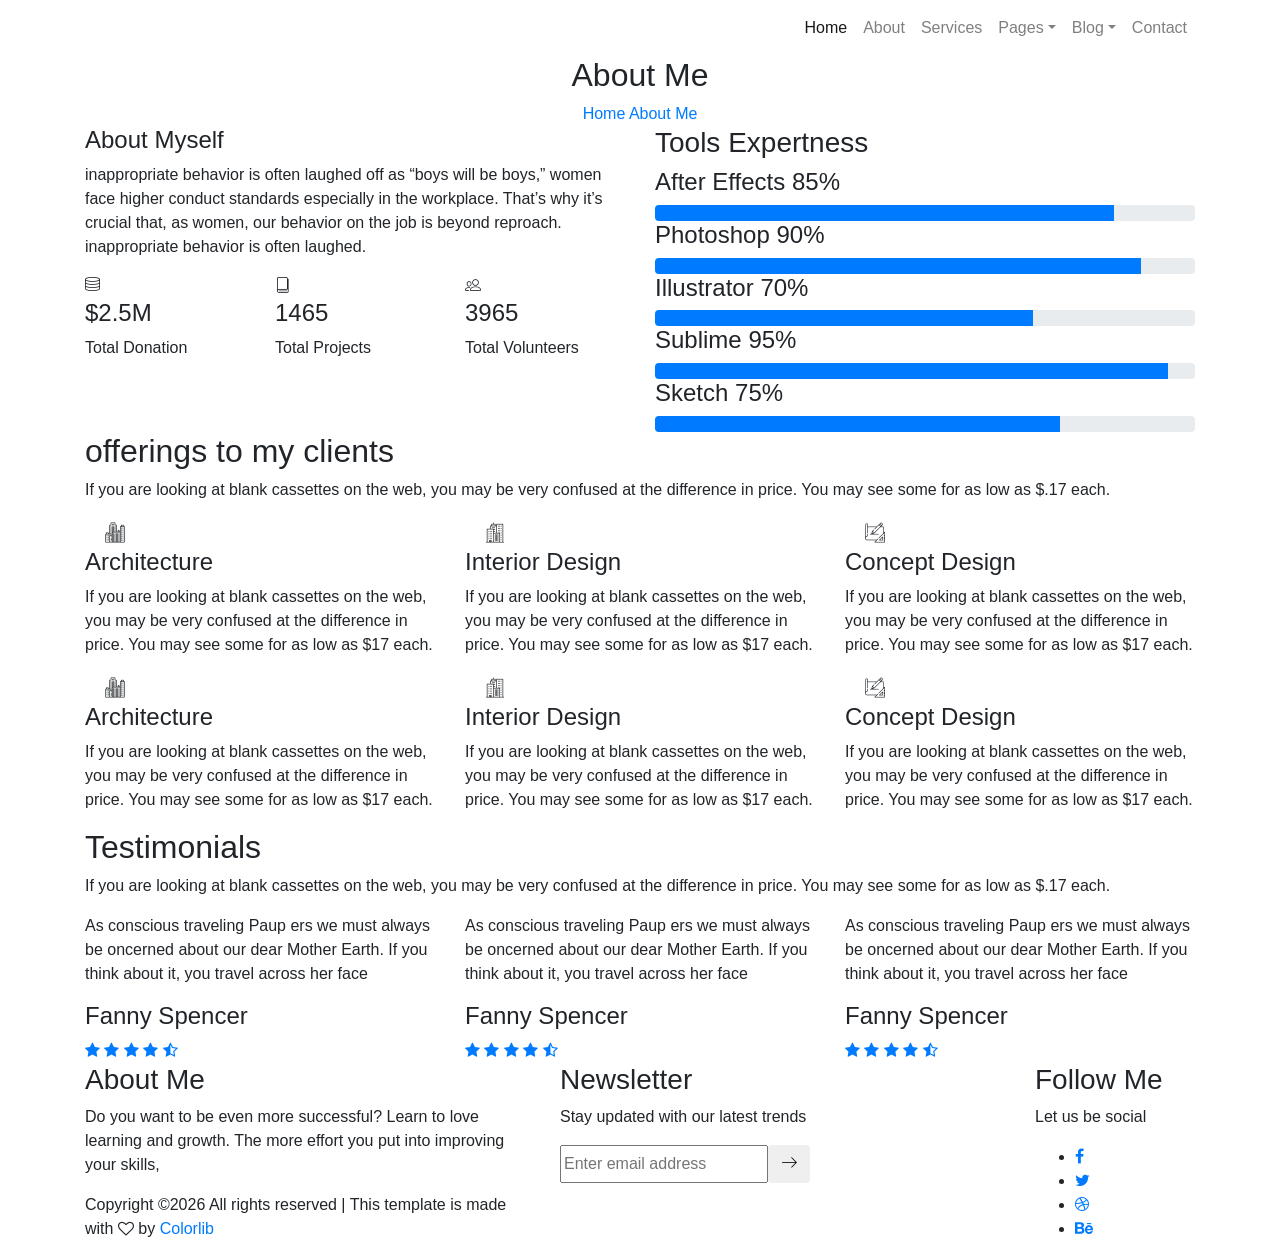
==== about-us.html @ 2d227f4e "new" ====
<!doctype html>
<html lang="en">
    <head>
        <!-- Required meta tags -->
        <meta charset="utf-8">
        <meta name="viewport" content="width=device-width, initial-scale=1, shrink-to-fit=no">
        <link rel="icon" href="img/favicon.png" type="image/png">
        <title>Ronin Multi</title>
        <!-- Bootstrap CSS -->
        <link rel="stylesheet" href="css/bootstrap.css">
        <link rel="stylesheet" href="vendors/linericon/style.css">
        <link rel="stylesheet" href="css/font-awesome.min.css">
        <link rel="stylesheet" href="vendors/owl-carousel/owl.carousel.min.css">
        <link rel="stylesheet" href="vendors/lightbox/simpleLightbox.css">
        <link rel="stylesheet" href="vendors/nice-select/css/nice-select.css">
        <link rel="stylesheet" href="vendors/animate-css/animate.css">
        <link rel="stylesheet" href="vendors/flaticon/flaticon.css">
        <!-- main css -->
        <link rel="stylesheet" href="css/style.css">
        <link rel="stylesheet" href="css/responsive.css">
    </head>
    <body>
        
        <!--================Header Menu Area =================-->
        <header class="header_area">
            <div class="main_menu" id="mainNav">
            	<nav class="navbar navbar-expand-lg navbar-light">
					<div class="container box_1620">
						<!-- Brand and toggle get grouped for better mobile display -->
						<a class="navbar-brand logo_h" href="index.html"><img src="img/logo.png" alt=""></a>
						<button class="navbar-toggler" type="button" data-toggle="collapse" data-target="#navbarSupportedContent" aria-controls="navbarSupportedContent" aria-expanded="false" aria-label="Toggle navigation">
							<span class="icon-bar"></span>
							<span class="icon-bar"></span>
							<span class="icon-bar"></span>
						</button>
						<!-- Collect the nav links, forms, and other content for toggling -->
						<div class="collapse navbar-collapse offset" id="navbarSupportedContent">
							<ul class="nav navbar-nav menu_nav ml-auto">
								<li class="nav-item active"><a class="nav-link" href="index.html">Home</a></li> 
								<li class="nav-item"><a class="nav-link" href="about-us.html">About</a></li> 
								<li class="nav-item"><a class="nav-link" href="services.html">Services</a>
								<li class="nav-item submenu dropdown">
									<a href="#" class="nav-link dropdown-toggle" data-toggle="dropdown" role="button" aria-haspopup="true" aria-expanded="false">Pages</a>
									<ul class="dropdown-menu">
										<li class="nav-item"><a class="nav-link" href="portfolio.html">Portfolio</a></li>
										<li class="nav-item"><a class="nav-link" href="portfolio-details.html">Project Details</a></li>
										<li class="nav-item"><a class="nav-link" href="elements.html">Elements</a></li>
									</ul>
								</li> 
								<li class="nav-item submenu dropdown">
									<a href="#" class="nav-link dropdown-toggle" data-toggle="dropdown" role="button" aria-haspopup="true" aria-expanded="false">Blog</a>
									<ul class="dropdown-menu">
										<li class="nav-item"><a class="nav-link" href="blog.html">Blog</a></li>
										<li class="nav-item"><a class="nav-link" href="single-blog.html">Blog Details</a></li>
									</ul>
								</li> 
								<li class="nav-item"><a class="nav-link" href="contact.html">Contact</a></li>
							</ul>
						</div> 
					</div>
            	</nav>
            </div>
        </header>
        <!--================Header Menu Area =================-->
        
        <!--================Home Banner Area =================-->
        <section class="banner_area">
            <div class="banner_inner d-flex align-items-center">
            	<div class="overlay bg-parallax" data-stellar-ratio="0.9" data-stellar-vertical-offset="0" data-background=""></div>
				<div class="container">
					<div class="banner_content text-center">
						<h2>About Me</h2>
						<div class="page_link">
							<a href="index.html">Home</a>
							<a href="about-us.html">About Me</a>
						</div>
						
					</div>
				</div>
            </div>
        </section>
        <!--================End Home Banner Area =================-->
        
        <!--================Welcome Area =================-->
        <section class="welcome_area p_120">
        	<div class="container">
        		<div class="row welcome_inner">
        			<div class="col-lg-6">
        				<div class="welcome_text">
        					<h4>About Myself</h4>
        					<p>inappropriate behavior is often laughed off as “boys will be boys,” women face higher conduct standards especially in the workplace. That’s why it’s crucial that, as women, our behavior on the job is beyond reproach. inappropriate behavior is often laughed.</p>
        					<div class="row">
        						<div class="col-sm-4">
        							<div class="wel_item">
        								<i class="lnr lnr-database"></i>
        								<h4>$2.5M</h4>
        								<p>Total Donation</p>
        							</div>
        						</div>
        						<div class="col-sm-4">
        							<div class="wel_item">
        								<i class="lnr lnr-book"></i>
        								<h4>1465</h4>
        								<p>Total Projects</p>
        							</div>
        						</div>
        						<div class="col-sm-4">
        							<div class="wel_item">
        								<i class="lnr lnr-users"></i>
        								<h4>3965</h4>
        								<p>Total Volunteers</p>
        							</div>
        						</div>
        					</div>
        				</div>
        			</div>
        			<div class="col-lg-6">
        				<div class="tools_expert">
        					<h3>Tools Expertness</h3>
        					<div class="skill_main">
								<div class="skill_item">
									<h4>After Effects <span class="counter">85</span>%</h4>
									<div class="progress">
										<div class="progress-bar" role="progressbar" aria-valuenow="85" aria-valuemin="0" aria-valuemax="100"></div>
									</div>
								</div>
								<div class="skill_item">
									<h4>Photoshop <span class="counter">90</span>%</h4>
									<div class="progress">
										<div class="progress-bar" role="progressbar" aria-valuenow="90" aria-valuemin="0" aria-valuemax="100"></div>
									</div>
								</div>
								<div class="skill_item">
									<h4>Illustrator <span class="counter">70</span>%</h4>
									<div class="progress">
										<div class="progress-bar" role="progressbar" aria-valuenow="70" aria-valuemin="0" aria-valuemax="100"></div>
									</div>
								</div>
								<div class="skill_item">
									<h4>Sublime <span class="counter">95</span>%</h4>
									<div class="progress">
										<div class="progress-bar" role="progressbar" aria-valuenow="95" aria-valuemin="0" aria-valuemax="100"></div>
									</div>
								</div>
								<div class="skill_item">
									<h4>Sketch <span class="counter">75</span>%</h4>
									<div class="progress">
										<div class="progress-bar" role="progressbar" aria-valuenow="75" aria-valuemin="0" aria-valuemax="100"></div>
									</div>
								</div>
							</div>
        				</div>
        			</div>
        		</div>
        	</div>
        </section>
        <!--================End Welcome Area =================-->
        
        <!--================Feature Area =================-->
        <section class="feature_area p_120">
        	<div class="container">
        		<div class="main_title">
        			<h2>offerings to my clients</h2>
        			<p>If you are looking at blank cassettes on the web, you may be very confused at the difference in price. You may see some for as low as $.17 each.</p>
        		</div>
        		<div class="feature_inner row">
        			<div class="col-lg-4 col-md-6">
        				<div class="feature_item">
        					<i class="flaticon-city"></i>
        					<h4>Architecture</h4>
        					<p>If you are looking at blank cassettes on the web, you may be very confused at the difference in price. You may see some for as low as $17 each.</p>
        				</div>
        			</div>
        			<div class="col-lg-4 col-md-6">
        				<div class="feature_item">
        					<i class="flaticon-skyline"></i>
        					<h4>Interior Design</h4>
        					<p>If you are looking at blank cassettes on the web, you may be very confused at the difference in price. You may see some for as low as $17 each.</p>
        				</div>
        			</div>
        			<div class="col-lg-4 col-md-6">
        				<div class="feature_item">
        					<i class="flaticon-sketch"></i>
        					<h4>Concept Design</h4>
        					<p>If you are looking at blank cassettes on the web, you may be very confused at the difference in price. You may see some for as low as $17 each.</p>
        				</div>
        			</div>
        			<div class="col-lg-4 col-md-6">
        				<div class="feature_item">
        					<i class="flaticon-city"></i>
        					<h4>Architecture</h4>
        					<p>If you are looking at blank cassettes on the web, you may be very confused at the difference in price. You may see some for as low as $17 each.</p>
        				</div>
        			</div>
        			<div class="col-lg-4 col-md-6">
        				<div class="feature_item">
        					<i class="flaticon-skyline"></i>
        					<h4>Interior Design</h4>
        					<p>If you are looking at blank cassettes on the web, you may be very confused at the difference in price. You may see some for as low as $17 each.</p>
        				</div>
        			</div>
        			<div class="col-lg-4 col-md-6">
        				<div class="feature_item">
        					<i class="flaticon-sketch"></i>
        					<h4>Concept Design</h4>
        					<p>If you are looking at blank cassettes on the web, you may be very confused at the difference in price. You may see some for as low as $17 each.</p>
        				</div>
        			</div>
        		</div>
        	</div>
        </section>
        <!--================End Feature Area =================-->
        
        <!--================Testimonials Area =================-->
        <section class="testimonials_area testi_two p_120">
        	<div class="container">
        		<div class="main_title">
        			<h2>Testimonials</h2>
        			<p>If you are looking at blank cassettes on the web, you may be very confused at the difference in price. You may see some for as low as $.17 each.</p>
        		</div>
        		<div class="testi_inner">
					<div class="testi_slider owl-carousel">
						<div class="item">
							<div class="testi_item">
								<p>As conscious traveling Paup ers we must always be oncerned about our dear Mother Earth. If you think about it, you travel across her face</p>
								<h4>Fanny Spencer</h4>
								<a href="#"><i class="fa fa-star"></i></a>
								<a href="#"><i class="fa fa-star"></i></a>
								<a href="#"><i class="fa fa-star"></i></a>
								<a href="#"><i class="fa fa-star"></i></a>
								<a href="#"><i class="fa fa-star-half-o"></i></a>
							</div>
						</div>
						<div class="item">
							<div class="testi_item">
								<p>As conscious traveling Paup ers we must always be oncerned about our dear Mother Earth. If you think about it, you travel across her face</p>
								<h4>Fanny Spencer</h4>
								<a href="#"><i class="fa fa-star"></i></a>
								<a href="#"><i class="fa fa-star"></i></a>
								<a href="#"><i class="fa fa-star"></i></a>
								<a href="#"><i class="fa fa-star"></i></a>
								<a href="#"><i class="fa fa-star-half-o"></i></a>
							</div>
						</div>
						<div class="item">
							<div class="testi_item">
								<p>As conscious traveling Paup ers we must always be oncerned about our dear Mother Earth. If you think about it, you travel across her face</p>
								<h4>Fanny Spencer</h4>
								<a href="#"><i class="fa fa-star"></i></a>
								<a href="#"><i class="fa fa-star"></i></a>
								<a href="#"><i class="fa fa-star"></i></a>
								<a href="#"><i class="fa fa-star"></i></a>
								<a href="#"><i class="fa fa-star-half-o"></i></a>
							</div>
						</div>
					</div>
        		</div>
        	</div>
        </section>
        <!--================End Testimonials Area =================-->
        
        <!--================Footer Area =================-->
        <footer class="footer_area p_120">
        	<div class="container">
        		<div class="row footer_inner">
        			<div class="col-lg-5 col-sm-6">
        				<aside class="f_widget ab_widget">
        					<div class="f_title">
        						<h3>About Me</h3>
        					</div>
        					<p>Do you want to be even more successful? Learn to love learning and growth. The more effort you put into improving your skills,</p>
        					<p><!-- Link back to Colorlib can't be removed. Template is licensed under CC BY 3.0. -->
Copyright &copy;<script>document.write(new Date().getFullYear());</script> All rights reserved | This template is made with <i class="fa fa-heart-o" aria-hidden="true"></i> by <a href="https://colorlib.com" target="_blank">Colorlib</a>
<!-- Link back to Colorlib can't be removed. Template is licensed under CC BY 3.0. -->
</p>
        				</aside>
        			</div>
        			<div class="col-lg-5 col-sm-6">
        				<aside class="f_widget news_widget">
        					<div class="f_title">
        						<h3>Newsletter</h3>
        					</div>
        					<p>Stay updated with our latest trends</p>
        					<div id="mc_embed_signup">
                                <form target="_blank" action="https://spondonit.us12.list-manage.com/subscribe/post?u=1462626880ade1ac87bd9c93a&amp;id=92a4423d01" method="get" class="subscribe_form relative">
                                	<div class="input-group d-flex flex-row">
                                        <input name="EMAIL" placeholder="Enter email address" onfocus="this.placeholder = ''" onblur="this.placeholder = 'Email Address '" required="" type="email">
                                        <button class="btn sub-btn"><span class="lnr lnr-arrow-right"></span></button>		
                                    </div>				
                                    <div class="mt-10 info"></div>
                                </form>
                            </div>
        				</aside>
        			</div>
        			<div class="col-lg-2">
        				<aside class="f_widget social_widget">
        					<div class="f_title">
        						<h3>Follow Me</h3>
        					</div>
        					<p>Let us be social</p>
        					<ul class="list">
        						<li><a href="#"><i class="fa fa-facebook"></i></a></li>
        						<li><a href="#"><i class="fa fa-twitter"></i></a></li>
        						<li><a href="#"><i class="fa fa-dribbble"></i></a></li>
        						<li><a href="#"><i class="fa fa-behance"></i></a></li>
        					</ul>
        				</aside>
        			</div>
        		</div>
        	</div>
        </footer>
        <!--================End Footer Area =================-->
        
        
        
        
        <!-- Optional JavaScript -->
        <!-- jQuery first, then Popper.js, then Bootstrap JS -->
        <script src="js/jquery-3.2.1.min.js"></script>
        <script src="js/popper.js"></script>
        <script src="js/bootstrap.min.js"></script>
        <script src="js/stellar.js"></script>
        <script src="vendors/lightbox/simpleLightbox.min.js"></script>
        <script src="vendors/nice-select/js/jquery.nice-select.min.js"></script>
        <script src="vendors/isotope/imagesloaded.pkgd.min.js"></script>
        <script src="vendors/isotope/isotope-min.js"></script>
        <script src="vendors/owl-carousel/owl.carousel.min.js"></script>
        <script src="js/jquery.ajaxchimp.min.js"></script>
        <script src="js/mail-script.js"></script>
        <script src="vendors/counter-up/jquery.waypoints.min.js"></script>
        <script src="vendors/counter-up/jquery.counterup.min.js"></script>
        <script src="js/theme.js"></script>
    </body>
</html>
---- vendors/linericon/style.css ----
@font-face {
	font-family: 'Linearicons-Free';
	src:url('fonts/Linearicons-Free.eot?w118d');
	src:url('fonts/Linearicons-Free.eot?#iefixw118d') format('embedded-opentype'),
		url('fonts/Linearicons-Free.woff2?w118d') format('woff2'),
		url('fonts/Linearicons-Free.woff?w118d') format('woff'),
		url('fonts/Linearicons-Free.ttf?w118d') format('truetype'),
		url('fonts/Linearicons-Free.svg?w118d#Linearicons-Free') format('svg');
	font-weight: normal;
	font-style: normal;
}

.lnr {
	font-family: 'Linearicons-Free';
	speak: none;
	font-style: normal;
	font-weight: normal;
	font-variant: normal;
	text-transform: none;
	line-height: 1;

	/* Better Font Rendering =========== */
	-webkit-font-smoothing: antialiased;
	-moz-osx-font-smoothing: grayscale;
}

.lnr-home:before {
	content: "\e800";
}
.lnr-apartment:before {
	content: "\e801";
}
.lnr-pencil:before {
	content: "\e802";
}
.lnr-magic-wand:before {
	content: "\e803";
}
.lnr-drop:before {
	content: "\e804";
}
.lnr-lighter:before {
	content: "\e805";
}
.lnr-poop:before {
	content: "\e806";
}
.lnr-sun:before {
	content: "\e807";
}
.lnr-moon:before {
	content: "\e808";
}
.lnr-cloud:before {
	content: "\e809";
}
.lnr-cloud-upload:before {
	content: "\e80a";
}
.lnr-cloud-download:before {
	content: "\e80b";
}
.lnr-cloud-sync:before {
	content: "\e80c";
}
.lnr-cloud-check:before {
	content: "\e80d";
}
.lnr-database:before {
	content: "\e80e";
}
.lnr-lock:before {
	content: "\e80f";
}
.lnr-cog:before {
	content: "\e810";
}
.lnr-trash:before {
	content: "\e811";
}
.lnr-dice:before {
	content: "\e812";
}
.lnr-heart:before {
	content: "\e813";
}
.lnr-star:before {
	content: "\e814";
}
.lnr-star-half:before {
	content: "\e815";
}
.lnr-star-empty:before {
	content: "\e816";
}
.lnr-flag:before {
	content: "\e817";
}
.lnr-envelope:before {
	content: "\e818";
}
.lnr-paperclip:before {
	content: "\e819";
}
.lnr-inbox:before {
	content: "\e81a";
}
.lnr-eye:before {
	content: "\e81b";
}
.lnr-printer:before {
	content: "\e81c";
}
.lnr-file-empty:before {
	content: "\e81d";
}
.lnr-file-add:before {
	content: "\e81e";
}
.lnr-enter:before {
	content: "\e81f";
}
.lnr-exit:before {
	content: "\e820";
}
.lnr-graduation-hat:before {
	content: "\e821";
}
.lnr-license:before {
	content: "\e822";
}
.lnr-music-note:before {
	content: "\e823";
}
.lnr-film-play:before {
	content: "\e824";
}
.lnr-camera-video:before {
	content: "\e825";
}
.lnr-camera:before {
	content: "\e826";
}
.lnr-picture:before {
	content: "\e827";
}
.lnr-book:before {
	content: "\e828";
}
.lnr-bookmark:before {
	content: "\e829";
}
.lnr-user:before {
	content: "\e82a";
}
.lnr-users:before {
	content: "\e82b";
}
.lnr-shirt:before {
	content: "\e82c";
}
.lnr-store:before {
	content: "\e82d";
}
.lnr-cart:before {
	content: "\e82e";
}
.lnr-tag:before {
	content: "\e82f";
}
.lnr-phone-handset:before {
	content: "\e830";
}
.lnr-phone:before {
	content: "\e831";
}
.lnr-pushpin:before {
	content: "\e832";
}
.lnr-map-marker:before {
	content: "\e833";
}
.lnr-map:before {
	content: "\e834";
}
.lnr-location:before {
	content: "\e835";
}
.lnr-calendar-full:before {
	content: "\e836";
}
.lnr-keyboard:before {
	content: "\e837";
}
.lnr-spell-check:before {
	content: "\e838";
}
.lnr-screen:before {
	content: "\e839";
}
.lnr-smartphone:before {
	content: "\e83a";
}
.lnr-tablet:before {
	content: "\e83b";
}
.lnr-laptop:before {
	content: "\e83c";
}
.lnr-laptop-phone:before {
	content: "\e83d";
}
.lnr-power-switch:before {
	content: "\e83e";
}
.lnr-bubble:before {
	content: "\e83f";
}
.lnr-heart-pulse:before {
	content: "\e840";
}
.lnr-construction:before {
	content: "\e841";
}
.lnr-pie-chart:before {
	content: "\e842";
}
.lnr-chart-bars:before {
	content: "\e843";
}
.lnr-gift:before {
	content: "\e844";
}
.lnr-diamond:before {
	content: "\e845";
}
.lnr-linearicons:before {
	content: "\e846";
}
.lnr-dinner:before {
	content: "\e847";
}
.lnr-coffee-cup:before {
	content: "\e848";
}
.lnr-leaf:before {
	content: "\e849";
}
.lnr-paw:before {
	content: "\e84a";
}
.lnr-rocket:before {
	content: "\e84b";
}
.lnr-briefcase:before {
	content: "\e84c";
}
.lnr-bus:before {
	content: "\e84d";
}
.lnr-car:before {
	content: "\e84e";
}
.lnr-train:before {
	content: "\e84f";
}
.lnr-bicycle:before {
	content: "\e850";
}
.lnr-wheelchair:before {
	content: "\e851";
}
.lnr-select:before {
	content: "\e852";
}
.lnr-earth:before {
	content: "\e853";
}
.lnr-smile:before {
	content: "\e854";
}
.lnr-sad:before {
	content: "\e855";
}
.lnr-neutral:before {
	content: "\e856";
}
.lnr-mustache:before {
	content: "\e857";
}
.lnr-alarm:before {
	content: "\e858";
}
.lnr-bullhorn:before {
	content: "\e859";
}
.lnr-volume-high:before {
	content: "\e85a";
}
.lnr-volume-medium:before {
	content: "\e85b";
}
.lnr-volume-low:before {
	content: "\e85c";
}
.lnr-volume:before {
	content: "\e85d";
}
.lnr-mic:before {
	content: "\e85e";
}
.lnr-hourglass:before {
	content: "\e85f";
}
.lnr-undo:before {
	content: "\e860";
}
.lnr-redo:before {
	content: "\e861";
}
.lnr-sync:before {
	content: "\e862";
}
.lnr-history:before {
	content: "\e863";
}
.lnr-clock:before {
	content: "\e864";
}
.lnr-download:before {
	content: "\e865";
}
.lnr-upload:before {
	content: "\e866";
}
.lnr-enter-down:before {
	content: "\e867";
}
.lnr-exit-up:before {
	content: "\e868";
}
.lnr-bug:before {
	content: "\e869";
}
.lnr-code:before {
	content: "\e86a";
}
.lnr-link:before {
	content: "\e86b";
}
.lnr-unlink:before {
	content: "\e86c";
}
.lnr-thumbs-up:before {
	content: "\e86d";
}
.lnr-thumbs-down:before {
	content: "\e86e";
}
.lnr-magnifier:before {
	content: "\e86f";
}
.lnr-cross:before {
	content: "\e870";
}
.lnr-menu:before {
	content: "\e871";
}
.lnr-list:before {
	content: "\e872";
}
.lnr-chevron-up:before {
	content: "\e873";
}
.lnr-chevron-down:before {
	content: "\e874";
}
.lnr-chevron-left:before {
	content: "\e875";
}
.lnr-chevron-right:before {
	content: "\e876";
}
.lnr-arrow-up:before {
	content: "\e877";
}
.lnr-arrow-down:before {
	content: "\e878";
}
.lnr-arrow-left:before {
	content: "\e879";
}
.lnr-arrow-right:before {
	content: "\e87a";
}
.lnr-move:before {
	content: "\e87b";
}
.lnr-warning:before {
	content: "\e87c";
}
.lnr-question-circle:before {
	content: "\e87d";
}
.lnr-menu-circle:before {
	content: "\e87e";
}
.lnr-checkmark-circle:before {
	content: "\e87f";
}
.lnr-cross-circle:before {
	content: "\e880";
}
.lnr-plus-circle:before {
	content: "\e881";
}
.lnr-circle-minus:before {
	content: "\e882";
}
.lnr-arrow-up-circle:before {
	content: "\e883";
}
.lnr-arrow-down-circle:before {
	content: "\e884";
}
.lnr-arrow-left-circle:before {
	content: "\e885";
}
.lnr-arrow-right-circle:before {
	content: "\e886";
}
.lnr-chevron-up-circle:before {
	content: "\e887";
}
.lnr-chevron-down-circle:before {
	content: "\e888";
}
.lnr-chevron-left-circle:before {
	content: "\e889";
}
.lnr-chevron-right-circle:before {
	content: "\e88a";
}
.lnr-crop:before {
	content: "\e88b";
}
.lnr-frame-expand:before {
	content: "\e88c";
}
.lnr-frame-contract:before {
	content: "\e88d";
}
.lnr-layers:before {
	content: "\e88e";
}
.lnr-funnel:before {
	content: "\e88f";
}
.lnr-text-format:before {
	content: "\e890";
}
.lnr-text-format-remove:before {
	content: "\e891";
}
.lnr-text-size:before {
	content: "\e892";
}
.lnr-bold:before {
	content: "\e893";
}
.lnr-italic:before {
	content: "\e894";
}
.lnr-underline:before {
	content: "\e895";
}
.lnr-strikethrough:before {
	content: "\e896";
}
.lnr-highlight:before {
	content: "\e897";
}
.lnr-text-align-left:before {
	content: "\e898";
}
.lnr-text-align-center:before {
	content: "\e899";
}
.lnr-text-align-right:before {
	content: "\e89a";
}
.lnr-text-align-justify:before {
	content: "\e89b";
}
.lnr-line-spacing:before {
	content: "\e89c";
}
.lnr-indent-increase:before {
	content: "\e89d";
}
.lnr-indent-decrease:before {
	content: "\e89e";
}
.lnr-pilcrow:before {
	content: "\e89f";
}
.lnr-direction-ltr:before {
	content: "\e8a0";
}
.lnr-direction-rtl:before {
	content: "\e8a1";
}
.lnr-page-break:before {
	content: "\e8a2";
}
.lnr-sort-alpha-asc:before {
	content: "\e8a3";
}
.lnr-sort-amount-asc:before {
	content: "\e8a4";
}
.lnr-hand:before {
	content: "\e8a5";
}
.lnr-pointer-up:before {
	content: "\e8a6";
}
.lnr-pointer-right:before {
	content: "\e8a7";
}
.lnr-pointer-down:before {
	content: "\e8a8";
}
.lnr-pointer-left:before {
	content: "\e8a9";
}
---- vendors/nice-select/css/nice-select.css ----
.nice-select {
  -webkit-tap-highlight-color: transparent;
  background-color: #fff;
  border-radius: 5px;
  border: solid 1px #e8e8e8;
  box-sizing: border-box;
  clear: both;
  cursor: pointer;
  display: block;
  float: left;
  font-family: inherit;
  font-size: 14px;
  font-weight: normal;
  height: 42px;
  line-height: 40px;
  outline: none;
  padding-left: 18px;
  padding-right: 30px;
  position: relative;
  text-align: left !important;
  -webkit-transition: all 0.2s ease-in-out;
  transition: all 0.2s ease-in-out;
  -webkit-user-select: none;
     -moz-user-select: none;
      -ms-user-select: none;
          user-select: none;
  white-space: nowrap;
  width: auto; }
  .nice-select:hover {
    border-color: #dbdbdb; }
  .nice-select:active, .nice-select.open, .nice-select:focus {
    border-color: #999; }
  .nice-select:after {
    border-bottom: 2px solid #999;
    border-right: 2px solid #999;
    content: '';
    display: block;
    height: 5px;
    margin-top: -4px;
    pointer-events: none;
    position: absolute;
    right: 12px;
    top: 50%;
    -webkit-transform-origin: 66% 66%;
        -ms-transform-origin: 66% 66%;
            transform-origin: 66% 66%;
    -webkit-transform: rotate(45deg);
        -ms-transform: rotate(45deg);
            transform: rotate(45deg);
    -webkit-transition: all 0.15s ease-in-out;
    transition: all 0.15s ease-in-out;
    width: 5px; }
  .nice-select.open:after {
    -webkit-transform: rotate(-135deg);
        -ms-transform: rotate(-135deg);
            transform: rotate(-135deg); }
  .nice-select.open .list {
    opacity: 1;
    pointer-events: auto;
    -webkit-transform: scale(1) translateY(0);
        -ms-transform: scale(1) translateY(0);
            transform: scale(1) translateY(0); }
  .nice-select.disabled {
    border-color: #ededed;
    color: #999;
    pointer-events: none; }
    .nice-select.disabled:after {
      border-color: #cccccc; }
  .nice-select.wide {
    width: 100%; }
    .nice-select.wide .list {
      left: 0 !important;
      right: 0 !important; }
  .nice-select.right {
    float: right; }
    .nice-select.right .list {
      left: auto;
      right: 0; }
  .nice-select.small {
    font-size: 12px;
    height: 36px;
    line-height: 34px; }
    .nice-select.small:after {
      height: 4px;
      width: 4px; }
    .nice-select.small .option {
      line-height: 34px;
      min-height: 34px; }
  .nice-select .list {
    background-color: #fff;
    border-radius: 5px;
    box-shadow: 0 0 0 1px rgba(68, 68, 68, 0.11);
    box-sizing: border-box;
    margin-top: 4px;
    opacity: 0;
    overflow: hidden;
    padding: 0;
    pointer-events: none;
    position: absolute;
    top: 100%;
    left: 0;
    -webkit-transform-origin: 50% 0;
        -ms-transform-origin: 50% 0;
            transform-origin: 50% 0;
    -webkit-transform: scale(0.75) translateY(-21px);
        -ms-transform: scale(0.75) translateY(-21px);
            transform: scale(0.75) translateY(-21px);
    -webkit-transition: all 0.2s cubic-bezier(0.5, 0, 0, 1.25), opacity 0.15s ease-out;
    transition: all 0.2s cubic-bezier(0.5, 0, 0, 1.25), opacity 0.15s ease-out;
    z-index: 9; }
    .nice-select .list:hover .option:not(:hover) {
      background-color: transparent !important; }
  .nice-select .option {
    cursor: pointer;
    font-weight: 400;
    line-height: 40px;
    list-style: none;
    min-height: 40px;
    outline: none;
    padding-left: 18px;
    padding-right: 29px;
    text-align: left;
    -webkit-transition: all 0.2s;
    transition: all 0.2s; }
    .nice-select .option:hover, .nice-select .option.focus, .nice-select .option.selected.focus {
      background-color: #f6f6f6; }
    .nice-select .option.selected {
      font-weight: bold; }
    .nice-select .option.disabled {
      background-color: transparent;
      color: #999;
      cursor: default; }

.no-csspointerevents .nice-select .list {
  display: none; }

.no-csspointerevents .nice-select.open .list {
  display: block; }
---- vendors/flaticon/flaticon.css ----
/*
  	Flaticon icon font: Flaticon
  	Creation date: 26/06/2018 17:19
  	*/

@font-face {
  font-family: "Flaticon";
  src: url("./Flaticon.eot");
  src: url("./Flaticon.eot?#iefix") format("embedded-opentype"),
       url("./Flaticon.woff") format("woff"),
       url("./Flaticon.ttf") format("truetype"),
       url("./Flaticon.svg#Flaticon") format("svg");
  font-weight: normal;
  font-style: normal;
}

@media screen and (-webkit-min-device-pixel-ratio:0) {
  @font-face {
    font-family: "Flaticon";
    src: url("./Flaticon.svg#Flaticon") format("svg");
  }
}

[class^="flaticon-"]:before, [class*=" flaticon-"]:before,
[class^="flaticon-"]:after, [class*=" flaticon-"]:after {   
  font-family: Flaticon;
        font-size: 20px;
font-style: normal;
margin-left: 20px;
}

.flaticon-skyline:before { content: "\f100"; }
.flaticon-sketch:before { content: "\f101"; }
.flaticon-city:before { content: "\f102"; }
---- css/responsive.css ----
@media (max-width:1619px){
	/* Main Menu Area css
	============================================================================================ */
   .header_area .navbar .search {
		margin-left: 40px;
	}
	/* End Main Menu Area css
	============================================================================================ */
}
@media (max-width:1300px){
}
@media (max-width:1199px){
	/* Main Menu Area css
	============================================================================================ */
	.header_area .navbar .nav .nav-item {
		margin-right: 28px;
	}
	/* End Main Menu Area css
	============================================================================================ */
	/* Home Banner Area css
	============================================================================================ */
	.home_banner_area .banner_inner {
		padding: 100px 0px;
	}
	/* End Home Banner Area css
	============================================================================================ */
	.header_area .navbar .tickets_btn {
		margin-left: 40px;
	}
	.header_area .navbar .nav .nav-item.submenu ul {
		left: auto;
		right: -20px;
	}
}

@media (max-width:991px){
	/* Main Menu Area css
	============================================================================================ */
    .navbar-toggler {
        border: none;
        border-radius: 0px;
        padding: 0px;
        cursor: pointer;
        margin-top: 27px;
        margin-bottom: 23px;
    }
	.header_area .navbar {
		background: #fff;
	}
    .navbar-toggler[aria-expanded="false"] span:nth-child(2) {
		opacity: 1;
	}
	.navbar-toggler[aria-expanded="true"] span:nth-child(2) {
		opacity: 0;
	}
	.navbar-toggler[aria-expanded="true"] span:first-child {
		transform: rotate(-45deg);
		position: relative;
		top: 7.5px;
	}
	.navbar-toggler[aria-expanded="true"] span:last-child {
		transform: rotate(45deg);
		bottom: 6px;
		position: relative;
	}
	.navbar-toggler span{
		display: block;
		width: 25px;
		height: 3px;
		background: #8490ff;
		margin: auto;
		margin-bottom: 4px;
		transition: all 400ms linear;
		cursor: pointer;
	}
    .navbar .container{
        padding-left: 15px;
        padding-right: 15px;
    }
    .nav{
        padding: 0px 0px;
    }
	.header_area + section, .header_area + row, .header_area + div {
		margin-top: 117px;
	}
    .header_top .nav{
        padding: 0px;
    }
    .header_area .navbar .nav .nav-item .nav-link{
        line-height: 40px;
        margin-right: 0px;
        display: block;
		border-bottom: 1px solid #ededed33;
		border-radius: 0px;
    }
    .header_area .navbar .search{
        margin-left: 0px;
    }
	.header_area .navbar-collapse{
		max-height: 340px;
		overflow-y: scroll;
	}
	.header_area .navbar .nav .nav-item.submenu ul .nav-item .nav-link {
		padding: 0px 15px;
	}
	.header_area .navbar .nav .nav-item {
		margin-right: 0px;
	}
	.header_area + section, .header_area + row, .header_area + div {
		margin-top: 71px;
	}
	.home_banner_area .banner_inner .banner_content .banner_map_img {
		display: none;
	}
	.header_area.navbar_fixed .main_menu .navbar .nav .nav-item .nav-link {
		line-height: 40px;
	}
	.header_area.white_menu.navbar_fixed .main_menu .navbar .nav .nav-item .nav-link {
		line-height: 40px;
	}
	.header_area.white_menu .navbar .nav .nav-item .nav-link {
		color: #222;
	}
	/* End Main Menu Area css
	============================================================================================ */
	/* Blog page Area css
	============================================================================================ */
	.categories_post img{
        width: 100%;
    }
	.categories_post {
		max-width: 360px;
		margin: 0 auto;
	}
	.blog_categorie_area .col-lg-4{
        margin-top: 30px;
    }
    .blog_area{
        padding-bottom: 80px;
    }
    .single-post-area .blog_right_sidebar{
        margin-top: 30px;
    }
	/* End Blog page Area css
	============================================================================================ */
	
	/* Contact Page Area css
	============================================================================================ */
	.contact_info{
		margin-bottom: 50px;
	}
	/* End Contact page Area css
	============================================================================================ */
	.home_banner_area .donation_inner{
		margin-bottom: -30px;
	}
	.home_banner_area .dontation_item{
		max-width: 350px;
		margin: auto;
	}
	/* Footer Area css
	============================================================================================ */
	.footer_area .col-sm-6{
		margin-bottom: 30px;
	}
	.footer_area .footer_inner{
		margin-bottom: -30px;
	}
	.news_widget {
		padding-left: 0px;
	}
	/* End End Footer Area css
	============================================================================================ */
	
	.home_banner_area .banner_inner .home_left_img {
		padding-top: 0px;
	}
	.home_banner_area .banner_inner .banner_content {
		padding-top: 50px;
	}
	.tools_expert {
		margin-top: 50px;
	}
	.latest_blog_inner{
		margin-bottom: -30px;
	}
	.l_blog_item{
		max-width: 360px;
		margin: 0px auto 30px;
	}
	.portfolio_details_inner .portfolio_right_text {
		padding-left: 0px;
	}
}
@media (max-width:767px){
	.home_banner_area {
		min-height: 500px;
	}
	.home_banner_area .banner_inner {
		min-height: 500px;
	}
	.home_banner_area .banner_inner .banner_content {
		margin-top: 0px;
	}
	/* Blog Page Area css
	============================================================================================ */
    .blog_banner .banner_inner .blog_b_text h2 {
		font-size: 40px;
		line-height: 50px;
	}
	.blog_info.text-right{
		text-align: left !important;
		margin-bottom: 10px;
	}
	/* End Blog Page Area css
	============================================================================================ */
	.home_banner_area .banner_inner .banner_content h3 {
		font-size: 30px;
	}
	.home_banner_area .banner_inner .banner_content p br {
		display: none;
	}
	.home_banner_area .banner_inner .banner_content h3 span {
		line-height: 45px;
		padding-bottom: 0px;
		padding-top: 0px;
	}
	/* Footer Area css
	============================================================================================ */
	.footer-bottom{
		text-align: center;
	}
	.footer-bottom .footer-social {
		text-align: center;
		margin-top: 15px;
	}
	/* End End Footer Area css
	============================================================================================ */
	
	.welcome_text .row{
		margin-bottom: -30px;
	}
	.wel_item {
		margin-bottom: 30px;
	}
	.welcome_text {
		margin-top: 0px;
	}
	.portfolio_details_inner .portfolio_right_text {
		margin-top: 50px;
	}
}
@media (max-width:600px){
	
}
@media (max-width:575px){
	.top_menu {
		display: none;
	}
	.header_area + section, .header_area + row, .header_area + div {
		margin-top: 71px;
	}
    /* Home Banner Area css
	============================================================================================ */
	.home_banner_area .banner_inner .banner_content h2 {
		font-size: 28px;
		line-height: 38px;
	}
	.home_banner_area {
		min-height: 450px;
	}
	.home_banner_area .banner_inner {
		min-height: 450px;
	}
	.blog_banner .banner_inner .blog_b_text {
		margin-top: 0px;
	}
	.home_banner_area .banner_inner .banner_content img{
		display: none;
	}
	.home_banner_area .banner_inner .banner_content h5 {
		margin-top: 0px;
	}
	/* End Home Banner Area css
	============================================================================================ */
	.p_120 {
		padding-top: 70px;
		padding-bottom: 70px;
	}
	.main_title h2 {
		font-size: 25px;
	}
	/* Elements Area css
	============================================================================================ */
	.sample-text-area {
		padding: 70px 0 70px 0;
	}
	.generic-blockquote {
		padding: 30px 15px 30px 30px;
	}
	/* End Elements Area css
	============================================================================================ */
	
	/* Blog Page Area css
	============================================================================================ */
	.blog_details h2 {
		font-size: 20px;
		line-height: 30px;
	}
	.blog_banner .banner_inner .blog_b_text h2 {
		font-size: 28px;
		line-height: 38px;
	}
	/* End Blog Page Area css
	============================================================================================ */
	/* Footer Area css
	============================================================================================ */
	.footer-area {
		padding: 70px 0px;
	}
	/* End End Footer Area css
	============================================================================================ */
	.pad_top {
		padding-top: 70px;
	}
	.pad_btm {
		padding-bottom: 70px;
	}
	.home_banner_area .banner_inner .home_left_img {
		display: none;
	}
	.home_banner_area .banner_inner .banner_content {
		padding-top: 0px;
	}
	.tools_expert h3 {
		margin-bottom: 25px;
	}
	.projects_inner {
		max-width: 360px;
		margin: 0px auto -30px;
	}
	.projects_fillter .filter li {
		margin-right: 20px;
	}
}

@media (max-width:480px){
	/* Main Menu Area css
	============================================================================================ */
	.header_area .navbar-collapse{
		max-height: 250px;
	}
	/* End Main Menu Area css
	============================================================================================ */
	
	/* Home Banner Area css
	============================================================================================ */
    .home_banner_area .banner_inner .banner_content {
		padding: 30px 15px;
		margin-top: 0px;
	}
	.banner_content .white_btn {
		display: block;
	}
	.home_banner_area .banner_inner .banner_content h3 {
		font-size: 24px;
	}
	/* End Home Banner Area css
	============================================================================================ */
	.banner_area .banner_inner .banner_content h2 {
		font-size: 32px;
	}
	/* Blog Page Area css
	============================================================================================ */
	.comments-area .thumb {
		margin-right: 10px;
	}
	
	/* End Blog Page Area css
	============================================================================================ */
	
}
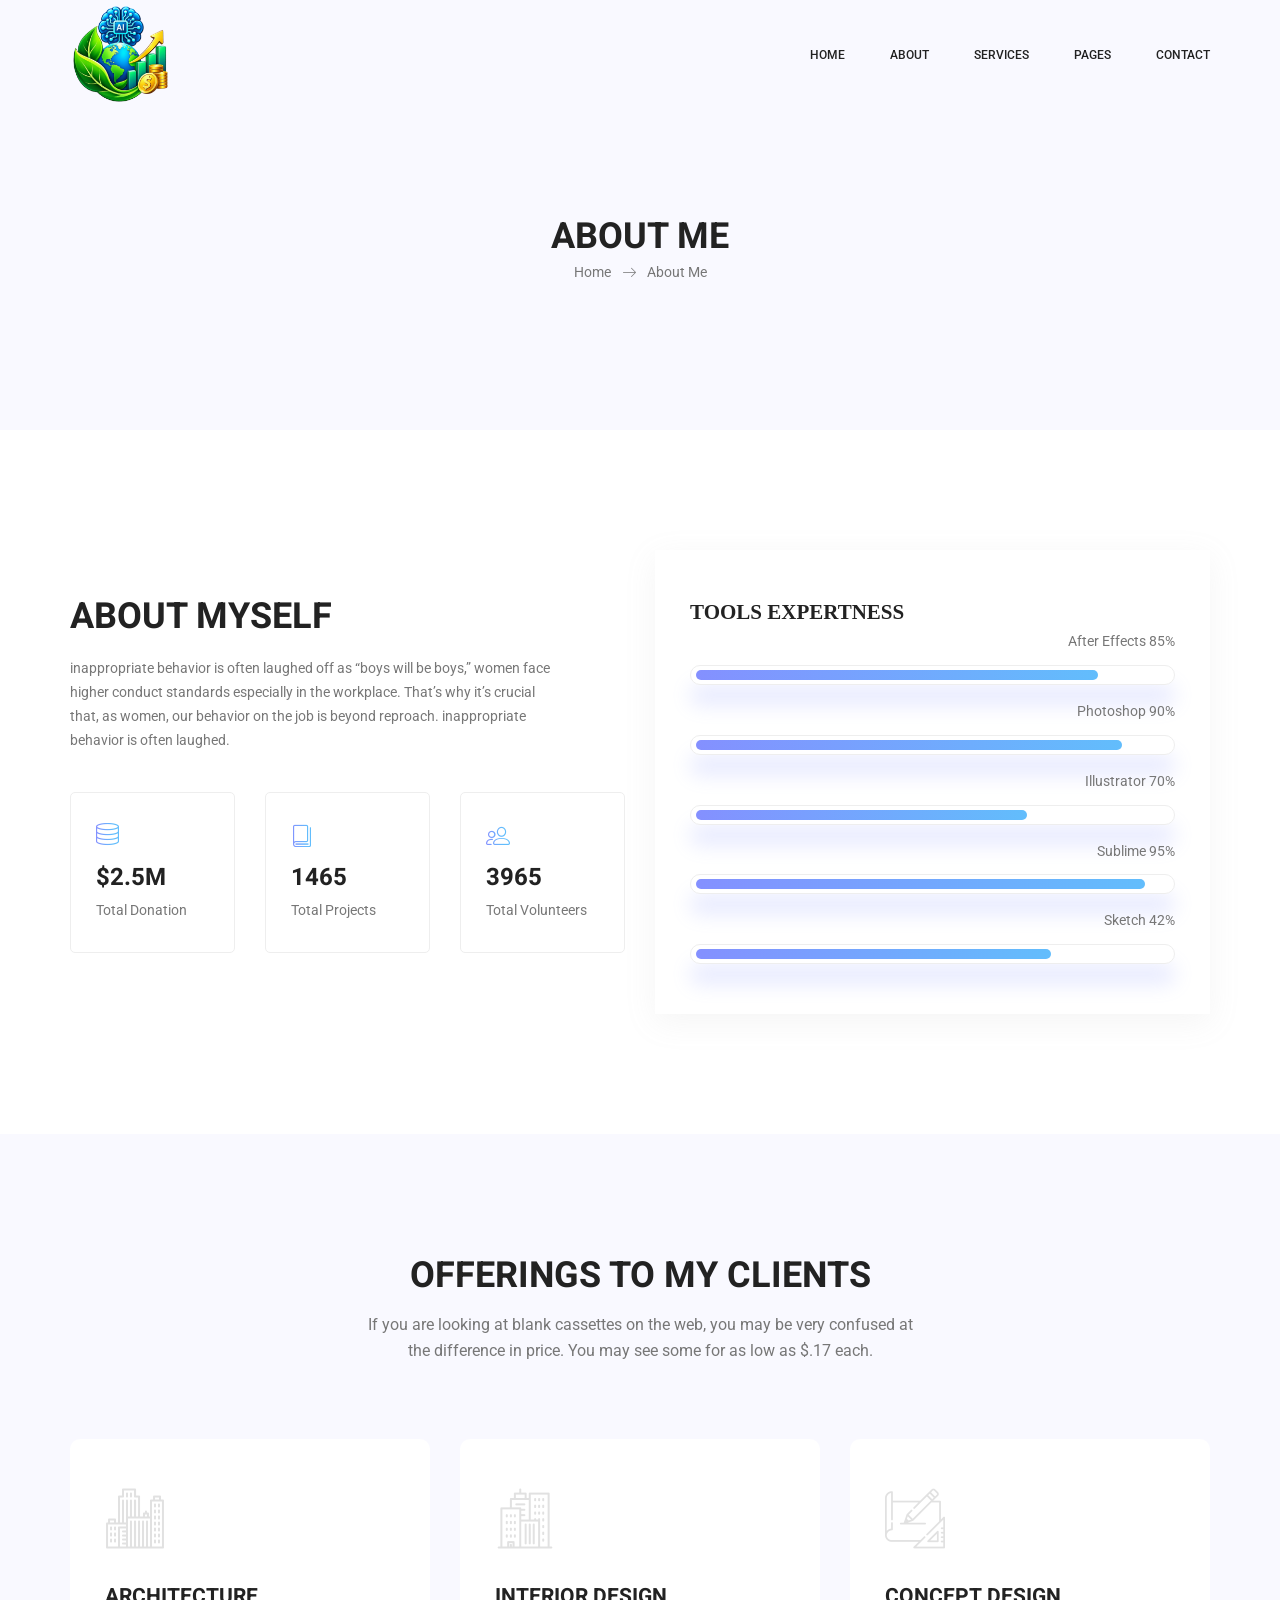
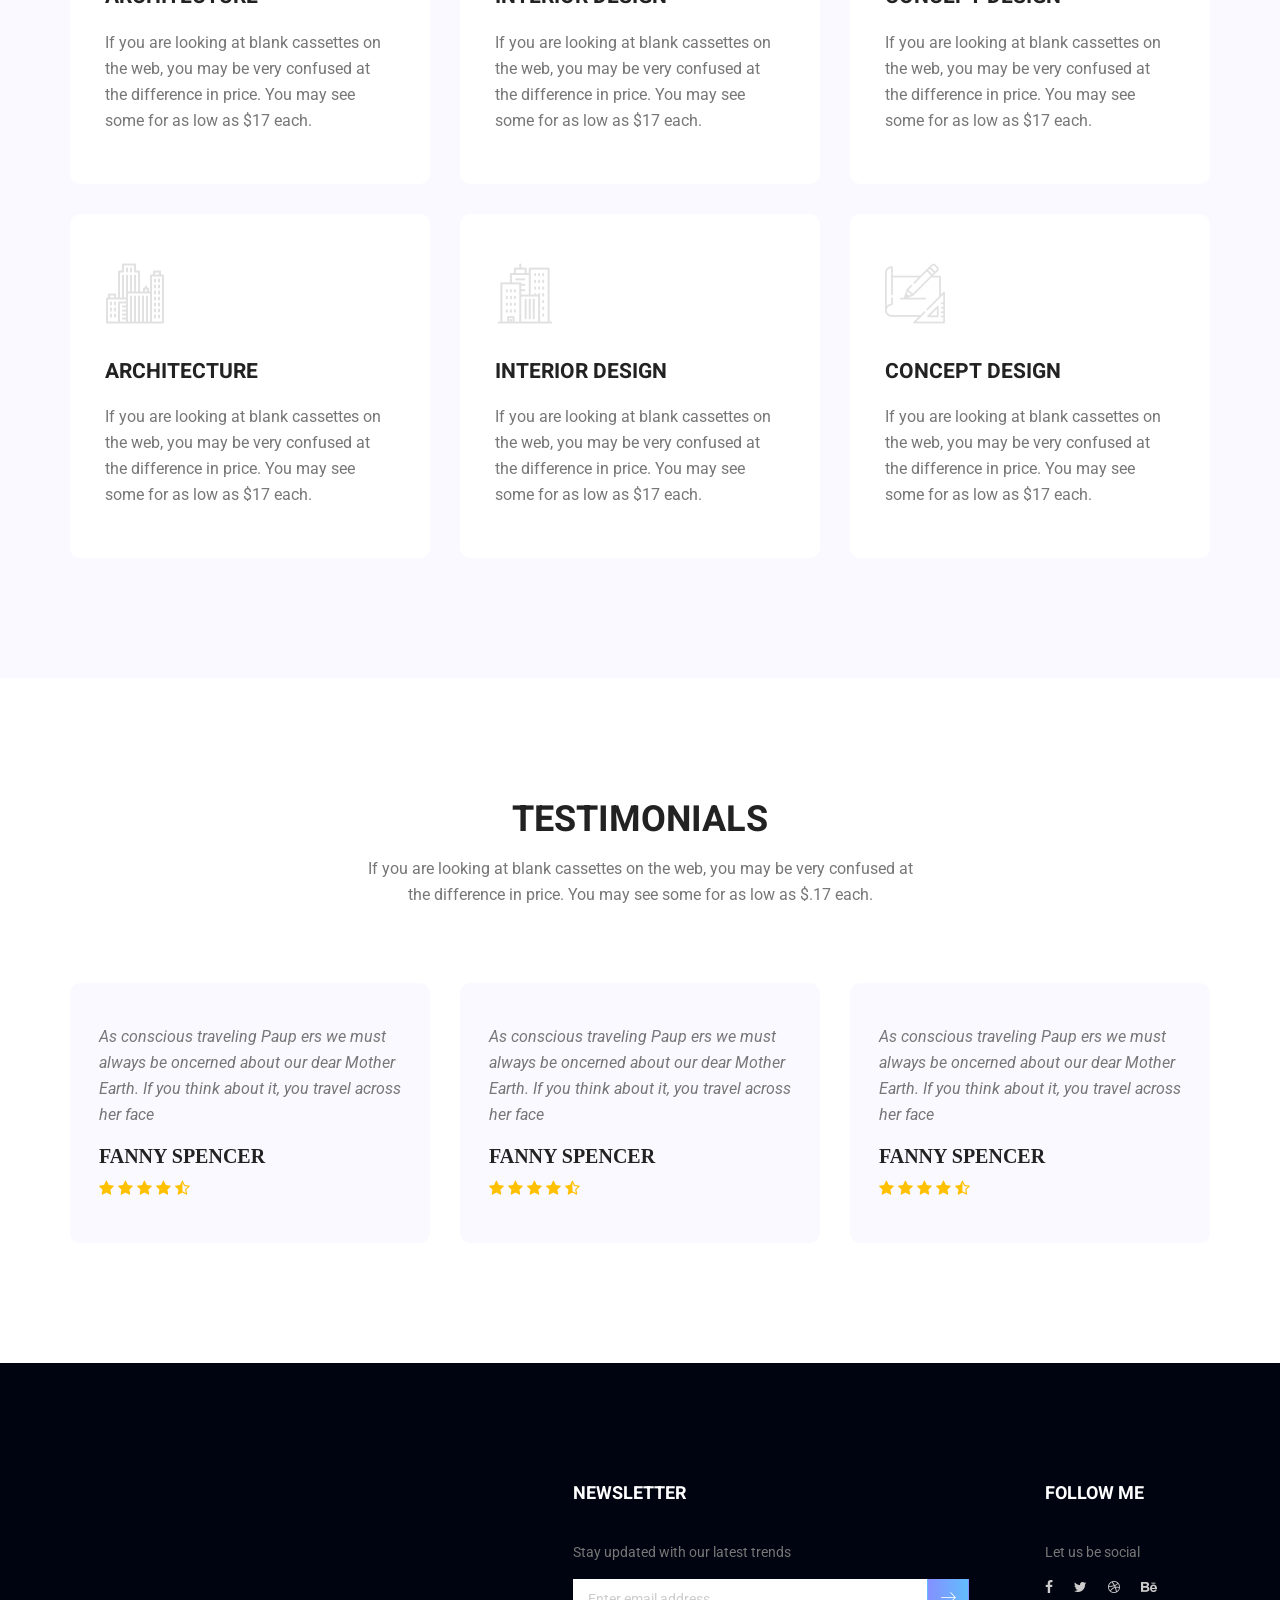
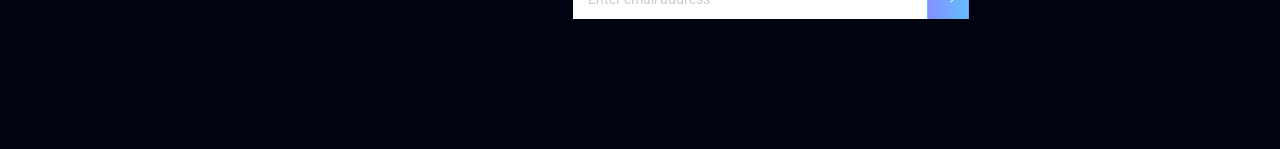
==== commit 449fc1c0: "changed 1:35pm" ====
--- a/about-us.html
+++ b/about-us.html
@@ -4,8 +4,8 @@
         <!-- Required meta tags -->
         <meta charset="utf-8">
         <meta name="viewport" content="width=device-width, initial-scale=1, shrink-to-fit=no">
-        <link rel="icon" href="img/favicon.png" type="image/png">
-        <title>Ronin Multi</title>
+        <link rel="icon" href="favicon.png" style="width: 100px;" type="image/png">
+        <title>Pakkanut Srinives</title>
         <!-- Bootstrap CSS -->
         <link rel="stylesheet" href="css/bootstrap.css">
         <link rel="stylesheet" href="vendors/linericon/style.css">
@@ -27,7 +27,7 @@
             	<nav class="navbar navbar-expand-lg navbar-light">
 					<div class="container box_1620">
 						<!-- Brand and toggle get grouped for better mobile display -->
-						<a class="navbar-brand logo_h" href="index.html"><img src="img/logo.png" alt=""></a>
+						<a class="navbar-brand logo_h" href="index.html"><img src="img/logo.png" style="width: 100px;" alt=""></a>
 						<button class="navbar-toggler" type="button" data-toggle="collapse" data-target="#navbarSupportedContent" aria-controls="navbarSupportedContent" aria-expanded="false" aria-label="Toggle navigation">
 							<span class="icon-bar"></span>
 							<span class="icon-bar"></span>
@@ -44,14 +44,6 @@
 									<ul class="dropdown-menu">
 										<li class="nav-item"><a class="nav-link" href="portfolio.html">Portfolio</a></li>
 										<li class="nav-item"><a class="nav-link" href="portfolio-details.html">Project Details</a></li>
-										<li class="nav-item"><a class="nav-link" href="elements.html">Elements</a></li>
-									</ul>
-								</li> 
-								<li class="nav-item submenu dropdown">
-									<a href="#" class="nav-link dropdown-toggle" data-toggle="dropdown" role="button" aria-haspopup="true" aria-expanded="false">Blog</a>
-									<ul class="dropdown-menu">
-										<li class="nav-item"><a class="nav-link" href="blog.html">Blog</a></li>
-										<li class="nav-item"><a class="nav-link" href="single-blog.html">Blog Details</a></li>
 									</ul>
 								</li> 
 								<li class="nav-item"><a class="nav-link" href="contact.html">Contact</a></li>
@@ -266,13 +258,6 @@
         			<div class="col-lg-5 col-sm-6">
         				<aside class="f_widget ab_widget">
         					<div class="f_title">
-        						<h3>About Me</h3>
-        					</div>
-        					<p>Do you want to be even more successful? Learn to love learning and growth. The more effort you put into improving your skills,</p>
-        					<p><!-- Link back to Colorlib can't be removed. Template is licensed under CC BY 3.0. -->
-Copyright &copy;<script>document.write(new Date().getFullYear());</script> All rights reserved | This template is made with <i class="fa fa-heart-o" aria-hidden="true"></i> by <a href="https://colorlib.com" target="_blank">Colorlib</a>
-<!-- Link back to Colorlib can't be removed. Template is licensed under CC BY 3.0. -->
-</p>
         				</aside>
         			</div>
         			<div class="col-lg-5 col-sm-6">
--- a/css/style.css
+++ b/css/style.css
@@ -0,0 +1,3069 @@
+/*===========
+Table of Content:
+01/ Variables
+02/ predefin
+03/ header
+04/ button
+05/ banner
+06/ breadcrumb
+07/ about
+08/ team
+09/ project 
+10/ price 
+11/ team 
+12/ blog 
+13/ video  
+14/ features  
+15/ career  
+16/ contact 
+17/ footer
+
+=====================================================================*/
+/*----------------------------------------------------*/
+/*font Variables*/
+/*Color Variables*/
+/*=================== fonts ====================*/
+@import url("https://fonts.googleapis.com/css?family=Heebo:300,400,500,700|Roboto:300,400,500,700");
+/*---------------------------------------------------- */
+/*----------------------------------------------------*/
+.list {
+  list-style: none;
+  margin: 0px;
+  padding: 0px; }
+
+a {
+  text-decoration: none;
+  transition: all 0.3s ease-in-out; }
+  a:hover, a:focus {
+    text-decoration: none;
+    outline: none; }
+
+.row.m0 {
+  margin: 0px; }
+
+body {
+  line-height: 26px;
+  font-size: 16px;
+  font-family: "Roboto", sans-serif;
+  font-weight: normal;
+  color: #777777; }
+
+h1, h2, h3, h4, h5, h6 {
+  font-family: "Lato";
+  font-weight: bold; }
+
+button:focus {
+  outline: none;
+  box-shadow: none; }
+
+.p_120 {
+  padding-top: 120px;
+  padding-bottom: 120px; }
+
+.pad_top {
+  padding-top: 120px; }
+
+.pad_btm {
+  padding-bottom: 120px; }
+
+.mt-25 {
+  margin-top: 25px; }
+
+.p0 {
+  padding-left: 0px;
+  padding-right: 0px; }
+
+@media (min-width: 1200px) {
+  .container {
+    max-width: 1170px; } }
+
+@media (min-width: 1620px) {
+  .box_1620 {
+    max-width: 1650px;
+    margin: auto; } }
+.white_bg {
+  background: #fff !important; }
+
+/* Main Title Area css
+============================================================================================ */
+.main_title {
+  text-align: center;
+  margin-bottom: 75px; }
+  .main_title h2 {
+    font-family: "Heebo", sans-serif;
+    font-size: 36px;
+    color: #222222;
+    font-weight: bold;
+    margin-bottom: 15px;
+    text-transform: uppercase; }
+  .main_title p {
+    font-size: 16px;
+    font-family: "Roboto", sans-serif;
+    line-height: 26px;
+    color: #777777;
+    margin-bottom: 0px;
+    max-width: 570px;
+    margin: auto; }
+  .main_title.white h2 {
+    color: #ffffff; }
+  .main_title.white p {
+    color: #fff;
+    opacity: .6; }
+
+/* End Main Title Area css
+============================================================================================ */
+/*---------------------------------------------------- */
+/*----------------------------------------------------*/
+.header_area {
+  position: absolute;
+  width: 100%;
+  top: 0;
+  left: 0;
+  z-index: 99;
+  transition: background 0.4s, all 0.3s linear; }
+  .header_area .navbar {
+    background: transparent;
+    padding: 0px;
+    border: 0px;
+    border-radius: 0px; }
+    .header_area .navbar .nav .nav-item {
+      margin-right: 45px; }
+      .header_area .navbar .nav .nav-item .nav-link {
+        font: 500 12px/100px "Roboto", sans-serif;
+        text-transform: uppercase;
+        color: #222222;
+        padding: 0px;
+        display: inline-block; }
+        .header_area .navbar .nav .nav-item .nav-link:after {
+          display: none; }
+      .header_area .navbar .nav .nav-item.submenu {
+        position: relative; }
+        .header_area .navbar .nav .nav-item.submenu ul {
+          border: none;
+          padding: 0px;
+          border-radius: 0px;
+          box-shadow: none;
+          margin: 0px;
+          background: #fff; }
+          @media (min-width: 992px) {
+            .header_area .navbar .nav .nav-item.submenu ul {
+              position: absolute;
+              top: 120%;
+              left: 0px;
+              min-width: 200px;
+              text-align: left;
+              opacity: 0;
+              transition: all 300ms ease-in;
+              visibility: hidden;
+              display: block;
+              border: none;
+              padding: 0px;
+              border-radius: 0px;
+              box-shadow: 0px 10px 30px 0px rgba(0, 0, 0, 0.4); } }
+          .header_area .navbar .nav .nav-item.submenu ul:before {
+            content: "";
+            width: 0;
+            height: 0;
+            border-style: solid;
+            border-width: 10px 10px 0 10px;
+            border-color: #eeeeee transparent transparent transparent;
+            position: absolute;
+            right: 24px;
+            top: 45px;
+            z-index: 3;
+            opacity: 0;
+            transition: all 400ms linear; }
+          .header_area .navbar .nav .nav-item.submenu ul .nav-item {
+            display: block;
+            float: none;
+            margin-right: 0px;
+            border-bottom: 1px solid #ededed;
+            margin-left: 0px;
+            transition: all 0.4s linear; }
+            .header_area .navbar .nav .nav-item.submenu ul .nav-item .nav-link {
+              line-height: 45px;
+              color: #222222;
+              padding: 0px 30px;
+              transition: all 150ms linear;
+              display: block;
+              margin-right: 0px; }
+            .header_area .navbar .nav .nav-item.submenu ul .nav-item:last-child {
+              border-bottom: none; }
+            .header_area .navbar .nav .nav-item.submenu ul .nav-item:hover .nav-link {
+              background: #8490ff;
+              color: #fff; }
+        @media (min-width: 992px) {
+          .header_area .navbar .nav .nav-item.submenu:hover ul {
+            visibility: visible;
+            opacity: 1;
+            top: 100%; } }
+        .header_area .navbar .nav .nav-item.submenu:hover ul .nav-item {
+          margin-top: 0px; }
+      .header_area .navbar .nav .nav-item:last-child {
+        margin-right: 0px; }
+    .header_area .navbar .search {
+      font-size: 12px;
+      line-height: 60px;
+      display: inline-block;
+      color: #222222;
+      margin-left: 80px; }
+      .header_area .navbar .search i {
+        font-weight: 600; }
+  .header_area.navbar_fixed .main_menu {
+    position: fixed;
+    width: 100%;
+    top: -70px;
+    left: 0;
+    right: 0;
+    background: #fff;
+    transform: translateY(70px);
+    transition: transform 500ms ease, background 500ms ease;
+    -webkit-transition: transform 500ms ease, background 500ms ease;
+    box-shadow: 0px 3px 16px 0px rgba(0, 0, 0, 0.1); }
+    .header_area.navbar_fixed .main_menu .navbar .nav .nav-item .nav-link {
+      line-height: 70px; }
+  @media (min-width: 992px) {
+    .header_area.white_menu .navbar .navbar-brand img {
+      display: none; }
+      .header_area.white_menu .navbar .navbar-brand img + img {
+        display: inline-block; } }
+  @media (max-width: 991px) {
+    .header_area.white_menu .navbar .navbar-brand img {
+      display: inline-block; }
+      .header_area.white_menu .navbar .navbar-brand img + img {
+        display: none; } }
+  .header_area.white_menu .navbar .nav .nav-item .nav-link {
+    color: #fff; }
+  .header_area.white_menu.navbar_fixed .main_menu .navbar .navbar-brand img {
+    display: inline-block; }
+    .header_area.white_menu.navbar_fixed .main_menu .navbar .navbar-brand img + img {
+      display: none; }
+  .header_area.white_menu.navbar_fixed .main_menu .navbar .nav .nav-item .nav-link {
+    line-height: 70px;
+    color: #222222; }
+
+.top_menu {
+  background: #ec9d5f; }
+  .top_menu .float-left a {
+    line-height: 40px;
+    display: inline-block;
+    color: #fff;
+    font-family: "Roboto", sans-serif;
+    text-transform: uppercase;
+    font-size: 12px;
+    margin-right: 50px;
+    transition: all 300ms linear 0s; }
+    .top_menu .float-left a:last-child {
+      margin-right: 0px; }
+    .top_menu .float-left a:hover {
+      color: #8490ff; }
+  .top_menu .float-right .pur_btn {
+    background: #8490ff;
+    color: #fff;
+    font-family: "Roboto", sans-serif;
+    line-height: 40px;
+    display: block;
+    padding: 0px 40px;
+    font-weight: 500;
+    font-size: 12px; }
+
+/*---------------------------------------------------- */
+/*----------------------------------------------------*/
+/* Home Banner Area css
+============================================================================================ */
+.home_banner_area {
+  z-index: 1;
+  background: url(../img/banner/home-banner.jpg) no-repeat scroll center center;
+  background-size: cover; }
+  .home_banner_area .banner_inner {
+    width: 100%; }
+    .home_banner_area .banner_inner .home_left_img {
+      padding-top: 195px; }
+    .home_banner_area .banner_inner .col-lg-6 {
+      vertical-align: middle;
+      align-self: center; }
+    .home_banner_area .banner_inner .banner_content {
+      text-align: left;
+      color: #222222; }
+      .home_banner_area .banner_inner .banner_content h5 {
+        font-size: 14px;
+        font-family: "Roboto", sans-serif;
+        text-transform: uppercase;
+        letter-spacing: 2.1px;
+        margin-bottom: 20px; }
+      .home_banner_area .banner_inner .banner_content h2 {
+        margin-top: 0px;
+        font-size: 48px;
+        font-weight: bold;
+        font-family: "Heebo", sans-serif;
+        line-height: 54px;
+        text-transform: uppercase;
+        margin-bottom: 20px; }
+      .home_banner_area .banner_inner .banner_content p {
+        color: #777777;
+        font-family: "Roboto", sans-serif;
+        max-width: 680px;
+        font-size: 14px;
+        line-height: 26px;
+        margin: 0px auto 45px; }
+      .home_banner_area .banner_inner .banner_content .banner_map_img {
+        text-align: right; }
+
+.blog_banner {
+  min-height: 780px;
+  position: relative;
+  z-index: 1;
+  overflow: hidden;
+  margin-bottom: 0px; }
+  .blog_banner .banner_inner {
+    background: #04091e;
+    position: relative;
+    overflow: hidden;
+    width: 100%;
+    min-height: 780px;
+    z-index: 1; }
+    .blog_banner .banner_inner .overlay {
+      background: url(../img/banner/banner-2.jpg) no-repeat scroll center center;
+      opacity: .5;
+      height: 125%;
+      position: absolute;
+      left: 0px;
+      top: 0px;
+      width: 100%;
+      z-index: -1; }
+    .blog_banner .banner_inner .blog_b_text {
+      max-width: 700px;
+      margin: auto;
+      color: #fff;
+      margin-top: 40px; }
+      .blog_banner .banner_inner .blog_b_text h2 {
+        font-size: 60px;
+        font-weight: 500;
+        font-family: "Roboto", sans-serif;
+        line-height: 66px;
+        margin-bottom: 15px; }
+      .blog_banner .banner_inner .blog_b_text p {
+        font-size: 16px;
+        margin-bottom: 35px; }
+      .blog_banner .banner_inner .blog_b_text .white_bg_btn {
+        line-height: 42px;
+        padding: 0px 45px; }
+
+.banner_box {
+  max-width: 1620px;
+  margin: auto; }
+
+.banner_area {
+  position: relative;
+  z-index: 1;
+  min-height: 430px; }
+  .banner_area .banner_inner {
+    position: relative;
+    overflow: hidden;
+    width: 100%;
+    min-height: 430px;
+    background: #f9f9ff;
+    z-index: 1; }
+    .banner_area .banner_inner .banner_content {
+      margin-top: 70px; }
+      .banner_area .banner_inner .banner_content h2 {
+        color: #222222;
+        font-size: 36px;
+        font-family: "Heebo", sans-serif;
+        margin-bottom: 0px;
+        text-transform: uppercase;
+        font-weight: bold; }
+      .banner_area .banner_inner .banner_content .page_link a {
+        font-size: 14px;
+        color: #777777;
+        font-family: "Roboto", sans-serif;
+        margin-right: 32px;
+        position: relative; }
+        .banner_area .banner_inner .banner_content .page_link a:before {
+          content: "\e87a";
+          font-family: 'Linearicons-Free';
+          font-size: 14px;
+          position: absolute;
+          right: -25px;
+          top: 54%;
+          transform: translateY(-50%); }
+        .banner_area .banner_inner .banner_content .page_link a:last-child {
+          margin-right: 0px; }
+          .banner_area .banner_inner .banner_content .page_link a:last-child:before {
+            display: none; }
+
+/* End Home Banner Area css
+============================================================================================ */
+/*---------------------------------------------------- */
+/*----------------------------------------------------*/
+/* Latest Blog Area css
+============================================================================================ */
+.l_blog_item .l_blog_text .date {
+  margin-top: 24px;
+  margin-bottom: 15px; }
+  .l_blog_item .l_blog_text .date a {
+    color: #777777;
+    font-size: 12px;
+    font-family: "Roboto", sans-serif; }
+.l_blog_item .l_blog_text h4 {
+  font-size: 21px;
+  color: #222222;
+  margin-bottom: 20px;
+  transition: all 300ms linear 0s;
+  font-family: "Heebo", sans-serif;
+  font-weight: bold;
+  text-transform: uppercase;
+  max-width: 300px; }
+  .l_blog_item .l_blog_text h4:hover {
+    color: #8490ff; }
+.l_blog_item .l_blog_text p {
+  margin-bottom: 0px;
+  font-size: 14px;
+  font-family: "Roboto", sans-serif; }
+
+/* End Latest Blog Area css
+============================================================================================ */
+/* Causes Area css
+============================================================================================ */
+.causes_slider .owl-dots {
+  text-align: center;
+  margin-top: 80px; }
+  .causes_slider .owl-dots .owl-dot {
+    height: 14px;
+    width: 14px;
+    background: #eeeeee;
+    display: inline-block;
+    margin-right: 7px; }
+    .causes_slider .owl-dots .owl-dot:last-child {
+      margin-right: 0px; }
+    .causes_slider .owl-dots .owl-dot.active {
+      background: #8490ff; }
+
+.causes_item {
+  background: #fff; }
+  .causes_item .causes_img {
+    position: relative; }
+    .causes_item .causes_img .c_parcent {
+      position: absolute;
+      bottom: 0px;
+      width: 100%;
+      left: 0px;
+      height: 3px;
+      background: rgba(255, 255, 255, 0.5); }
+      .causes_item .causes_img .c_parcent span {
+        width: 70%;
+        height: 3px;
+        background: #8490ff;
+        position: absolute;
+        left: 0px;
+        bottom: 0px; }
+        .causes_item .causes_img .c_parcent span:before {
+          content: "75%";
+          position: absolute;
+          right: -10px;
+          bottom: 0px;
+          background: #8490ff;
+          color: #fff;
+          padding: 0px 5px; }
+  .causes_item .causes_text {
+    padding: 30px 35px 40px 30px; }
+    .causes_item .causes_text h4 {
+      color: #222222;
+      font-family: "Roboto", sans-serif;
+      font-size: 18px;
+      font-weight: 600;
+      margin-bottom: 15px;
+      cursor: pointer; }
+      .causes_item .causes_text h4:hover {
+        color: #8490ff; }
+    .causes_item .causes_text p {
+      font-size: 14px;
+      line-height: 24px;
+      color: #777777;
+      font-weight: 300;
+      margin-bottom: 0px; }
+  .causes_item .causes_bottom a {
+    width: 50%;
+    border: 1px solid #8490ff;
+    text-align: center;
+    float: left;
+    line-height: 50px;
+    background: #8490ff;
+    color: #fff;
+    font-family: "Roboto", sans-serif;
+    font-size: 14px;
+    font-weight: 500; }
+    .causes_item .causes_bottom a + a {
+      border-color: #eeeeee;
+      background: #fff;
+      font-size: 14px;
+      color: #222222; }
+
+/* End Causes Area css
+============================================================================================ */
+/*================= latest_blog_area css =============*/
+.single-recent-blog-post {
+  margin-bottom: 30px; }
+  .single-recent-blog-post .thumb {
+    overflow: hidden; }
+    .single-recent-blog-post .thumb img {
+      transition: all 0.7s linear; }
+  .single-recent-blog-post .details {
+    padding-top: 30px; }
+    .single-recent-blog-post .details .sec_h4 {
+      line-height: 24px;
+      padding: 10px 0px 13px;
+      transition: all 0.3s linear; }
+      .single-recent-blog-post .details .sec_h4:hover {
+        color: #777777; }
+  .single-recent-blog-post .date {
+    font-size: 14px;
+    line-height: 24px;
+    font-weight: 400; }
+  .single-recent-blog-post:hover img {
+    transform: scale(1.23) rotate(10deg); }
+
+.tags .tag_btn {
+  font-size: 12px;
+  font-weight: 500;
+  line-height: 20px;
+  border: 1px solid #eeeeee;
+  display: inline-block;
+  padding: 1px 18px;
+  text-align: center;
+  color: #222222; }
+  .tags .tag_btn:before {
+    background: #8490ff; }
+  .tags .tag_btn + .tag_btn {
+    margin-left: 2px; }
+
+/*========= blog_categorie_area css ===========*/
+.blog_categorie_area {
+  padding-top: 80px;
+  padding-bottom: 80px; }
+
+.categories_post {
+  position: relative;
+  text-align: center;
+  cursor: pointer; }
+  .categories_post img {
+    max-width: 100%; }
+  .categories_post .categories_details {
+    position: absolute;
+    top: 20px;
+    left: 20px;
+    right: 20px;
+    bottom: 20px;
+    background: rgba(34, 34, 34, 0.8);
+    color: #fff;
+    transition: all 0.3s linear;
+    display: flex;
+    align-items: center;
+    justify-content: center; }
+    .categories_post .categories_details h5 {
+      margin-bottom: 0px;
+      font-size: 18px;
+      line-height: 26px;
+      text-transform: uppercase;
+      color: #fff;
+      position: relative; }
+    .categories_post .categories_details p {
+      font-weight: 300;
+      font-size: 14px;
+      line-height: 26px;
+      margin-bottom: 0px; }
+    .categories_post .categories_details .border_line {
+      margin: 10px 0px;
+      background: #fff;
+      width: 100%;
+      height: 1px; }
+  .categories_post:hover .categories_details {
+    background: rgba(56, 152, 248, 0.85); }
+
+/*============ blog_left_sidebar css ==============*/
+.blog_item {
+  margin-bottom: 40px; }
+
+.blog_info {
+  padding-top: 30px; }
+  .blog_info .post_tag {
+    padding-bottom: 20px; }
+    .blog_info .post_tag a {
+      font: 300 14px/21px "Roboto", sans-serif;
+      color: #222222; }
+      .blog_info .post_tag a:hover {
+        color: #777777; }
+      .blog_info .post_tag a.active {
+        color: #8490ff; }
+  .blog_info .blog_meta li a {
+    font: 300 14px/20px "Roboto", sans-serif;
+    color: #777777;
+    vertical-align: middle;
+    padding-bottom: 12px;
+    display: inline-block; }
+    .blog_info .blog_meta li a i {
+      color: #222222;
+      font-size: 16px;
+      font-weight: 600;
+      padding-left: 15px;
+      line-height: 20px;
+      vertical-align: middle; }
+    .blog_info .blog_meta li a:hover {
+      color: #8490ff; }
+
+.blog_post img {
+  max-width: 100%; }
+
+.blog_details {
+  padding-top: 20px; }
+  .blog_details h2 {
+    font-size: 24px;
+    line-height: 36px;
+    color: #222222;
+    font-weight: 600;
+    transition: all 0.3s linear; }
+    .blog_details h2:hover {
+      color: #8490ff; }
+  .blog_details p {
+    margin-bottom: 26px; }
+
+.view_btn {
+  font-size: 14px;
+  line-height: 36px;
+  display: inline-block;
+  color: #222222;
+  font-weight: 500;
+  padding: 0px 30px;
+  background: #fff; }
+
+.blog_right_sidebar {
+  border: 1px solid #eeeeee;
+  background: #fafaff;
+  padding: 30px; }
+  .blog_right_sidebar .widget_title {
+    font-size: 18px;
+    line-height: 25px;
+    background: #8490ff;
+    text-align: center;
+    color: #fff;
+    padding: 8px 0px;
+    margin-bottom: 30px; }
+  .blog_right_sidebar .search_widget .input-group .form-control {
+    font-size: 14px;
+    line-height: 29px;
+    border: 0px;
+    width: 100%;
+    font-weight: 300;
+    color: #fff;
+    padding-left: 20px;
+    border-radius: 45px;
+    z-index: 0;
+    background: #8490ff; }
+    .blog_right_sidebar .search_widget .input-group .form-control.placeholder {
+      color: #fff; }
+    .blog_right_sidebar .search_widget .input-group .form-control:-moz-placeholder {
+      color: #fff; }
+    .blog_right_sidebar .search_widget .input-group .form-control::-moz-placeholder {
+      color: #fff; }
+    .blog_right_sidebar .search_widget .input-group .form-control::-webkit-input-placeholder {
+      color: #fff; }
+    .blog_right_sidebar .search_widget .input-group .form-control:focus {
+      box-shadow: none; }
+  .blog_right_sidebar .search_widget .input-group .btn-default {
+    position: absolute;
+    right: 20px;
+    background: transparent;
+    border: 0px;
+    box-shadow: none;
+    font-size: 14px;
+    color: #fff;
+    padding: 0px;
+    top: 50%;
+    transform: translateY(-50%);
+    z-index: 1; }
+  .blog_right_sidebar .author_widget {
+    text-align: center; }
+    .blog_right_sidebar .author_widget h4 {
+      font-size: 18px;
+      line-height: 20px;
+      color: #222222;
+      margin-bottom: 5px;
+      margin-top: 30px; }
+    .blog_right_sidebar .author_widget p {
+      margin-bottom: 0px; }
+    .blog_right_sidebar .author_widget .social_icon {
+      padding: 7px 0px 15px; }
+      .blog_right_sidebar .author_widget .social_icon a {
+        font-size: 14px;
+        color: #222222;
+        transition: all 0.2s linear; }
+        .blog_right_sidebar .author_widget .social_icon a + a {
+          margin-left: 20px; }
+        .blog_right_sidebar .author_widget .social_icon a:hover {
+          color: #8490ff; }
+  .blog_right_sidebar .popular_post_widget .post_item .media-body {
+    justify-content: center;
+    align-self: center;
+    padding-left: 20px; }
+    .blog_right_sidebar .popular_post_widget .post_item .media-body h3 {
+      font-size: 14px;
+      line-height: 20px;
+      color: #222222;
+      margin-bottom: 4px;
+      transition: all 0.3s linear; }
+      .blog_right_sidebar .popular_post_widget .post_item .media-body h3:hover {
+        color: #8490ff; }
+    .blog_right_sidebar .popular_post_widget .post_item .media-body p {
+      font-size: 12px;
+      line-height: 21px;
+      margin-bottom: 0px; }
+  .blog_right_sidebar .popular_post_widget .post_item + .post_item {
+    margin-top: 20px; }
+  .blog_right_sidebar .post_category_widget .cat-list li {
+    border-bottom: 2px dotted #eee;
+    transition: all 0.3s ease 0s;
+    padding-bottom: 12px; }
+    .blog_right_sidebar .post_category_widget .cat-list li a {
+      font-size: 14px;
+      line-height: 20px;
+      color: #777; }
+      .blog_right_sidebar .post_category_widget .cat-list li a p {
+        margin-bottom: 0px; }
+    .blog_right_sidebar .post_category_widget .cat-list li + li {
+      padding-top: 15px; }
+    .blog_right_sidebar .post_category_widget .cat-list li:hover {
+      border-color: #8490ff; }
+      .blog_right_sidebar .post_category_widget .cat-list li:hover a {
+        color: #8490ff; }
+  .blog_right_sidebar .newsletter_widget {
+    text-align: center; }
+    .blog_right_sidebar .newsletter_widget .form-group {
+      margin-bottom: 8px; }
+    .blog_right_sidebar .newsletter_widget .input-group-prepend {
+      margin-right: -1px; }
+    .blog_right_sidebar .newsletter_widget .input-group-text {
+      background: #fff;
+      border-radius: 0px;
+      vertical-align: top;
+      font-size: 12px;
+      line-height: 36px;
+      padding: 0px 0px 0px 15px;
+      border: 1px solid #eeeeee;
+      border-right: 0px; }
+    .blog_right_sidebar .newsletter_widget .form-control {
+      font-size: 12px;
+      line-height: 24px;
+      color: #cccccc;
+      border: 1px solid #eeeeee;
+      border-left: 0px;
+      border-radius: 0px; }
+      .blog_right_sidebar .newsletter_widget .form-control.placeholder {
+        color: #cccccc; }
+      .blog_right_sidebar .newsletter_widget .form-control:-moz-placeholder {
+        color: #cccccc; }
+      .blog_right_sidebar .newsletter_widget .form-control::-moz-placeholder {
+        color: #cccccc; }
+      .blog_right_sidebar .newsletter_widget .form-control::-webkit-input-placeholder {
+        color: #cccccc; }
+      .blog_right_sidebar .newsletter_widget .form-control:focus {
+        outline: none;
+        box-shadow: none; }
+    .blog_right_sidebar .newsletter_widget .bbtns {
+      background-image: -moz-linear-gradient(0deg, #8490ff 0%, #62bdfc 100%);
+      background-image: -webkit-linear-gradient(0deg, #8490ff 0%, #62bdfc 100%);
+      background-image: -ms-linear-gradient(0deg, #8490ff 0%, #62bdfc 100%);
+      color: #fff;
+      font-size: 12px;
+      line-height: 38px;
+      display: inline-block;
+      font-weight: 500;
+      padding: 0px 24px 0px 24px;
+      border-radius: 0; }
+    .blog_right_sidebar .newsletter_widget .text-bottom {
+      font-size: 12px; }
+  .blog_right_sidebar .tag_cloud_widget ul li {
+    display: inline-block; }
+    .blog_right_sidebar .tag_cloud_widget ul li a {
+      display: inline-block;
+      border: 1px solid #eee;
+      background: #fff;
+      padding: 0px 13px;
+      margin-bottom: 8px;
+      transition: all 0.3s ease 0s;
+      color: #222222;
+      font-size: 12px; }
+      .blog_right_sidebar .tag_cloud_widget ul li a:hover {
+        background-image: -moz-linear-gradient(0deg, #8490ff 0%, #62bdfc 100%);
+        background-image: -webkit-linear-gradient(0deg, #8490ff 0%, #62bdfc 100%);
+        background-image: -ms-linear-gradient(0deg, #8490ff 0%, #62bdfc 100%);
+        color: #fff; }
+  .blog_right_sidebar .br {
+    width: 100%;
+    height: 1px;
+    background: #eeeeee;
+    margin: 30px 0px; }
+
+.blog-pagination {
+  padding-top: 25px;
+  padding-bottom: 95px; }
+  .blog-pagination .page-link {
+    border-radius: 0; }
+  .blog-pagination .page-item {
+    border: none; }
+
+.page-link {
+  background: transparent;
+  font-weight: 400; }
+
+.blog-pagination .page-item.active .page-link {
+  background-color: #8490ff;
+  border-color: transparent;
+  color: #fff; }
+
+.blog-pagination .page-link {
+  position: relative;
+  display: block;
+  padding: 0.5rem 0.75rem;
+  margin-left: -1px;
+  line-height: 1.25;
+  color: #8a8a8a;
+  border: none; }
+
+.blog-pagination .page-link .lnr {
+  font-weight: 600; }
+
+.blog-pagination .page-item:last-child .page-link,
+.blog-pagination .page-item:first-child .page-link {
+  border-radius: 0; }
+
+.blog-pagination .page-link:hover {
+  color: #fff;
+  text-decoration: none;
+  background-color: #8490ff;
+  border-color: #eee; }
+
+/*============ Start Blog Single Styles  =============*/
+.single-post-area .social-links {
+  padding-top: 10px; }
+  .single-post-area .social-links li {
+    display: inline-block;
+    margin-bottom: 10px; }
+    .single-post-area .social-links li a {
+      color: #cccccc;
+      padding: 7px;
+      font-size: 14px;
+      transition: all 0.2s linear; }
+      .single-post-area .social-links li a:hover {
+        color: #222222; }
+.single-post-area .blog_details {
+  padding-top: 26px; }
+  .single-post-area .blog_details p {
+    margin-bottom: 10px; }
+.single-post-area .quotes {
+  margin-top: 20px;
+  margin-bottom: 30px;
+  padding: 24px 35px 24px 30px;
+  background-color: white;
+  box-shadow: -20.84px 21.58px 30px 0px rgba(176, 176, 176, 0.1);
+  font-size: 14px;
+  line-height: 24px;
+  color: #777;
+  font-style: italic; }
+.single-post-area .arrow {
+  position: absolute; }
+  .single-post-area .arrow .lnr {
+    font-size: 20px;
+    font-weight: 600; }
+.single-post-area .thumb .overlay-bg {
+  background: rgba(0, 0, 0, 0.8); }
+.single-post-area .navigation-area {
+  border-top: 1px solid #eee;
+  padding-top: 30px;
+  margin-top: 60px; }
+  .single-post-area .navigation-area p {
+    margin-bottom: 0px; }
+  .single-post-area .navigation-area h4 {
+    font-size: 18px;
+    line-height: 25px;
+    color: #222222; }
+  .single-post-area .navigation-area .nav-left {
+    text-align: left; }
+    .single-post-area .navigation-area .nav-left .thumb {
+      margin-right: 20px;
+      background: #000; }
+      .single-post-area .navigation-area .nav-left .thumb img {
+        transition: all 300ms linear 0s; }
+    .single-post-area .navigation-area .nav-left .lnr {
+      margin-left: 20px;
+      opacity: 0;
+      transition: all 300ms linear 0s; }
+    .single-post-area .navigation-area .nav-left:hover .lnr {
+      opacity: 1; }
+    .single-post-area .navigation-area .nav-left:hover .thumb img {
+      opacity: .5; }
+    @media (max-width: 767px) {
+      .single-post-area .navigation-area .nav-left {
+        margin-bottom: 30px; } }
+  .single-post-area .navigation-area .nav-right {
+    text-align: right; }
+    .single-post-area .navigation-area .nav-right .thumb {
+      margin-left: 20px;
+      background: #000; }
+      .single-post-area .navigation-area .nav-right .thumb img {
+        transition: all 300ms linear 0s; }
+    .single-post-area .navigation-area .nav-right .lnr {
+      margin-right: 20px;
+      opacity: 0;
+      transition: all 300ms linear 0s; }
+    .single-post-area .navigation-area .nav-right:hover .lnr {
+      opacity: 1; }
+    .single-post-area .navigation-area .nav-right:hover .thumb img {
+      opacity: .5; }
+@media (max-width: 991px) {
+  .single-post-area .sidebar-widgets {
+    padding-bottom: 0px; } }
+
+.comments-area {
+  background: #fafaff;
+  border: 1px solid #eee;
+  padding: 50px 30px;
+  margin-top: 50px; }
+  @media (max-width: 414px) {
+    .comments-area {
+      padding: 50px 8px; } }
+  .comments-area h4 {
+    text-align: center;
+    margin-bottom: 50px;
+    color: #222222;
+    font-size: 18px; }
+  .comments-area h5 {
+    font-size: 16px;
+    margin-bottom: 0px; }
+  .comments-area a {
+    color: #222222; }
+  .comments-area .comment-list {
+    padding-bottom: 48px; }
+    .comments-area .comment-list:last-child {
+      padding-bottom: 0px; }
+    .comments-area .comment-list.left-padding {
+      padding-left: 25px; }
+    @media (max-width: 413px) {
+      .comments-area .comment-list .single-comment h5 {
+        font-size: 12px; }
+      .comments-area .comment-list .single-comment .date {
+        font-size: 11px; }
+      .comments-area .comment-list .single-comment .comment {
+        font-size: 10px; } }
+  .comments-area .thumb {
+    margin-right: 20px; }
+  .comments-area .date {
+    font-size: 13px;
+    color: #cccccc;
+    margin-bottom: 13px; }
+  .comments-area .comment {
+    color: #777777;
+    margin-bottom: 0px; }
+  .comments-area .btn-reply {
+    background-color: #fff;
+    color: #222222;
+    border: 1px solid #eee;
+    padding: 2px 18px;
+    font-size: 12px;
+    display: block;
+    font-weight: 600;
+    transition: all 300ms linear 0s; }
+    .comments-area .btn-reply:hover {
+      background-color: #8490ff;
+      color: #fff; }
+
+.comment-form {
+  background: #fafaff;
+  text-align: center;
+  border: 1px solid #eee;
+  padding: 47px 30px 43px;
+  margin-top: 50px;
+  margin-bottom: 40px; }
+  .comment-form h4 {
+    text-align: center;
+    margin-bottom: 50px;
+    font-size: 18px;
+    line-height: 22px;
+    color: #222222; }
+  .comment-form .name {
+    padding-left: 0px; }
+    @media (max-width: 767px) {
+      .comment-form .name {
+        padding-right: 0px;
+        margin-bottom: 1rem; } }
+  .comment-form .email {
+    padding-right: 0px; }
+    @media (max-width: 991px) {
+      .comment-form .email {
+        padding-left: 0px; } }
+  .comment-form .form-control {
+    padding: 8px 20px;
+    background: #fff;
+    border: none;
+    border-radius: 0px;
+    width: 100%;
+    font-size: 14px;
+    color: #777777;
+    border: 1px solid transparent; }
+    .comment-form .form-control:focus {
+      box-shadow: none;
+      border: 1px solid #eee; }
+  .comment-form textarea.form-control {
+    height: 140px;
+    resize: none; }
+  .comment-form ::-webkit-input-placeholder {
+    /* Chrome/Opera/Safari */
+    font-size: 13px;
+    color: #777; }
+  .comment-form ::-moz-placeholder {
+    /* Firefox 19+ */
+    font-size: 13px;
+    color: #777; }
+  .comment-form :-ms-input-placeholder {
+    /* IE 10+ */
+    font-size: 13px;
+    color: #777; }
+  .comment-form :-moz-placeholder {
+    /* Firefox 18- */
+    font-size: 13px;
+    color: #777; }
+
+/*============ End Blog Single Styles  =============*/
+/*---------------------------------------------------- */
+/*----------------------------------------------------*/
+/* Home Map Area css
+============================================================================================ */
+.home_map_area {
+  position: relative; }
+  .home_map_area .mapBox2 {
+    min-height: 600px; }
+  .home_map_area .home_details {
+    position: absolute;
+    right: 0px;
+    width: 100%;
+    z-index: 10;
+    top: 50%;
+    transform: translateY(-50%); }
+    .home_map_area .home_details .box_home_details {
+      background: #fff;
+      max-width: 457px;
+      float: right;
+      width: 100%;
+      padding-left: 92px;
+      padding-right: 92px;
+      padding-top: 112px;
+      padding-bottom: 112px;
+      border-radius: 10px; }
+      .home_map_area .home_details .box_home_details .media {
+        margin-bottom: 26px; }
+        .home_map_area .home_details .box_home_details .media:last-child {
+          margin-bottom: 0px; }
+        .home_map_area .home_details .box_home_details .media .d-flex {
+          padding-right: 20px; }
+          .home_map_area .home_details .box_home_details .media .d-flex i {
+            font-size: 20px;
+            background: linear-gradient(to right, #2c28b1 0%, #9b5cf6 70%);
+            -webkit-background-clip: text;
+            -webkit-text-fill-color: transparent; }
+        .home_map_area .home_details .box_home_details .media .media-body h4 {
+          font-size: 14px;
+          color: #222222;
+          text-transform: uppercase; }
+        .home_map_area .home_details .box_home_details .media .media-body p {
+          margin-bottom: 0px; }
+
+/* End Home Map Form Area css
+============================================================================================ */
+/* Reservation Form Area css
+============================================================================================ */
+.reservation_form_area .res_form_inner {
+  max-width: 555px;
+  margin: auto;
+  box-shadow: 0px 10px 30px 0px rgba(153, 153, 153, 0.1);
+  padding: 75px 50px;
+  position: relative; }
+  .reservation_form_area .res_form_inner:before {
+    content: "";
+    background: url(../img/contact-shap-1.png);
+    position: absolute;
+    left: -125px;
+    height: 421px;
+    width: 98px;
+    top: 50%;
+    transform: translateY(-50%); }
+  .reservation_form_area .res_form_inner:after {
+    content: "";
+    background: url(../img/contact-shap-2.png);
+    position: absolute;
+    right: -125px;
+    height: 421px;
+    width: 98px;
+    top: 50%;
+    transform: translateY(-50%); }
+
+.reservation_form .form-group input {
+  height: 40px;
+  border-radius: 0px;
+  border: 1px solid #eeeeee;
+  outline: none;
+  box-shadow: none;
+  padding: 0px 15px;
+  font-size: 13px;
+  font-family: "Roboto", sans-serif;
+  font-weight: 300;
+  color: #999999; }
+  .reservation_form .form-group input.placeholder {
+    font-size: 13px;
+    font-family: "Roboto", sans-serif;
+    font-weight: 300;
+    color: #999999; }
+  .reservation_form .form-group input:-moz-placeholder {
+    font-size: 13px;
+    font-family: "Roboto", sans-serif;
+    font-weight: 300;
+    color: #999999; }
+  .reservation_form .form-group input::-moz-placeholder {
+    font-size: 13px;
+    font-family: "Roboto", sans-serif;
+    font-weight: 300;
+    color: #999999; }
+  .reservation_form .form-group input::-webkit-input-placeholder {
+    font-size: 13px;
+    font-family: "Roboto", sans-serif;
+    font-weight: 300;
+    color: #999999; }
+.reservation_form .form-group .res_select {
+  height: 40px;
+  border: 1px solid #eeeeee;
+  border-radius: 0px;
+  width: 100%;
+  padding: 0px 15px;
+  line-height: 36px; }
+  .reservation_form .form-group .res_select .current {
+    font-size: 13px;
+    font-family: "Roboto", sans-serif;
+    font-weight: 300;
+    color: #999999; }
+  .reservation_form .form-group .res_select:after {
+    content: "\e874";
+    font-family: 'Linearicons-Free';
+    color: #cccccc;
+    transform: rotate(0deg);
+    border: none;
+    margin-top: -17px;
+    font-size: 13px;
+    right: 22px; }
+.reservation_form .form-group:last-child {
+  text-align: center; }
+
+/* End Reservation Form Area css
+============================================================================================ */
+/*============== contact_area css ================*/
+.mapBox {
+  height: 420px;
+  margin-bottom: 80px; }
+
+.contact_info .info_item {
+  position: relative;
+  padding-left: 45px; }
+  .contact_info .info_item i {
+    position: absolute;
+    left: 0;
+    top: 0;
+    font-size: 20px;
+    line-height: 24px;
+    color: #8490ff;
+    font-weight: 600; }
+  .contact_info .info_item h6 {
+    font-size: 16px;
+    line-height: 24px;
+    color: "Roboto", sans-serif;
+    font-weight: bold;
+    margin-bottom: 0px;
+    color: #222222; }
+    .contact_info .info_item h6 a {
+      color: #222222; }
+  .contact_info .info_item p {
+    font-size: 14px;
+    line-height: 24px;
+    padding: 2px 0px; }
+
+.contact_form .form-group {
+  margin-bottom: 10px; }
+  .contact_form .form-group .form-control {
+    font-size: 13px;
+    line-height: 26px;
+    color: #999;
+    border: 1px solid #eeeeee;
+    font-family: "Roboto", sans-serif;
+    border-radius: 0px;
+    padding-left: 20px; }
+    .contact_form .form-group .form-control:focus {
+      box-shadow: none;
+      outline: none; }
+    .contact_form .form-group .form-control.placeholder {
+      color: #999; }
+    .contact_form .form-group .form-control:-moz-placeholder {
+      color: #999; }
+    .contact_form .form-group .form-control::-moz-placeholder {
+      color: #999; }
+    .contact_form .form-group .form-control::-webkit-input-placeholder {
+      color: #999; }
+  .contact_form .form-group textarea {
+    resize: none; }
+    .contact_form .form-group textarea.form-control {
+      height: 140px; }
+.contact_form .submit_btn {
+  margin-top: 20px;
+  cursor: pointer; }
+
+/* Contact Success and error Area css
+============================================================================================ */
+.modal-message .modal-dialog {
+  position: absolute;
+  top: 36%;
+  left: 50%;
+  transform: translateX(-50%) translateY(-50%) !important;
+  margin: 0px;
+  max-width: 500px;
+  width: 100%; }
+  .modal-message .modal-dialog .modal-content .modal-header {
+    text-align: center;
+    display: block;
+    border-bottom: none;
+    padding-top: 50px;
+    padding-bottom: 50px; }
+    .modal-message .modal-dialog .modal-content .modal-header .close {
+      position: absolute;
+      right: -15px;
+      top: -15px;
+      padding: 0px;
+      color: #fff;
+      opacity: 1;
+      cursor: pointer; }
+    .modal-message .modal-dialog .modal-content .modal-header h2 {
+      display: block;
+      text-align: center;
+      color: #8490ff;
+      padding-bottom: 10px;
+      font-family: "Roboto", sans-serif; }
+    .modal-message .modal-dialog .modal-content .modal-header p {
+      display: block; }
+
+/* End Contact Success and error Area css
+============================================================================================ */
+/*---------------------------------------------------- */
+/*----------------------------------------------------*/
+/*============== Elements Area css ================*/
+.mb-20 {
+  margin-bottom: 20px; }
+
+.mb-30 {
+  margin-bottom: 30px; }
+
+.sample-text-area {
+  padding: 100px 0px; }
+  .sample-text-area .title_color {
+    margin-bottom: 30px; }
+  .sample-text-area p {
+    line-height: 26px; }
+    .sample-text-area p b {
+      font-weight: bold;
+      color: #8490ff; }
+    .sample-text-area p i {
+      color: #8490ff;
+      font-style: italic; }
+    .sample-text-area p sup {
+      color: #8490ff;
+      font-style: italic; }
+    .sample-text-area p sub {
+      color: #8490ff;
+      font-style: italic; }
+    .sample-text-area p del {
+      color: #8490ff; }
+    .sample-text-area p u {
+      color: #8490ff; }
+
+/*============== End Elements Area css ================*/
+/*==============Elements Button Area css ================*/
+.elements_button .title_color {
+  margin-bottom: 30px;
+  color: #222222; }
+
+.title_color {
+  color: #222222; }
+
+.button-group-area {
+  margin-top: 15px; }
+  .button-group-area:nth-child(odd) {
+    margin-top: 40px; }
+  .button-group-area:first-child {
+    margin-top: 0px; }
+  .button-group-area .theme_btn {
+    margin-right: 10px; }
+  .button-group-area .white_btn {
+    margin-right: 10px; }
+  .button-group-area .link {
+    text-decoration: underline;
+    color: #222222;
+    background: transparent; }
+    .button-group-area .link:hover {
+      color: #fff; }
+  .button-group-area .disable {
+    background: transparent;
+    color: #007bff;
+    cursor: not-allowed; }
+    .button-group-area .disable:before {
+      display: none; }
+
+.primary {
+  background: #52c5fd; }
+  .primary:before {
+    background: #2faae6; }
+
+.success {
+  background: #4cd3e3; }
+  .success:before {
+    background: #2ebccd; }
+
+.info {
+  background: #38a4ff; }
+  .info:before {
+    background: #298cdf; }
+
+.warning {
+  background: #f4e700; }
+  .warning:before {
+    background: #e1d608; }
+
+.danger {
+  background: #f54940; }
+  .danger:before {
+    background: #e13b33; }
+
+.primary-border {
+  background: transparent;
+  border: 1px solid #52c5fd;
+  color: #52c5fd; }
+  .primary-border:before {
+    background: #52c5fd; }
+
+.success-border {
+  background: transparent;
+  border: 1px solid #4cd3e3;
+  color: #4cd3e3; }
+  .success-border:before {
+    background: #4cd3e3; }
+
+.info-border {
+  background: transparent;
+  border: 1px solid #38a4ff;
+  color: #38a4ff; }
+  .info-border:before {
+    background: #38a4ff; }
+
+.warning-border {
+  background: #fff;
+  border: 1px solid #f4e700;
+  color: #f4e700; }
+  .warning-border:before {
+    background: #f4e700; }
+
+.danger-border {
+  background: transparent;
+  border: 1px solid #f54940;
+  color: #f54940; }
+  .danger-border:before {
+    background: #f54940; }
+
+.link-border {
+  background: transparent;
+  border: 1px solid #8490ff;
+  color: #8490ff; }
+  .link-border:before {
+    background: #8490ff; }
+
+.radius {
+  border-radius: 3px; }
+
+.circle {
+  border-radius: 20px; }
+
+.arrow span {
+  padding-left: 5px; }
+
+.e-large {
+  line-height: 50px;
+  padding-top: 0px;
+  padding-bottom: 0px; }
+
+.large {
+  line-height: 45px;
+  padding-top: 0px;
+  padding-bottom: 0px; }
+
+.medium {
+  line-height: 30px;
+  padding-top: 0px;
+  padding-bottom: 0px; }
+
+.small {
+  line-height: 25px;
+  padding-top: 0px;
+  padding-bottom: 0px; }
+
+.general {
+  line-height: 38px;
+  padding-top: 0px;
+  padding-bottom: 0px; }
+
+/*==============End Elements Button Area css ================*/
+/* =================================== */
+/*  Elements Page Styles
+/* =================================== */
+/*---------- Start Elements Page -------------*/
+.generic-banner {
+  margin-top: 60px;
+  text-align: center; }
+
+.generic-banner .height {
+  height: 600px; }
+
+@media (max-width: 767.98px) {
+  .generic-banner .height {
+    height: 400px; } }
+.generic-banner .generic-banner-content h2 {
+  line-height: 1.2em;
+  margin-bottom: 20px; }
+
+@media (max-width: 991.98px) {
+  .generic-banner .generic-banner-content h2 br {
+    display: none; } }
+.generic-banner .generic-banner-content p {
+  text-align: center;
+  font-size: 16px; }
+
+@media (max-width: 991.98px) {
+  .generic-banner .generic-banner-content p br {
+    display: none; } }
+.generic-content h1 {
+  font-weight: 600; }
+
+.about-generic-area {
+  background: #fff; }
+
+.about-generic-area p {
+  margin-bottom: 20px; }
+
+.white-bg {
+  background: #fff; }
+
+.section-top-border {
+  padding: 50px 0;
+  border-top: 1px dotted #eee; }
+
+.switch-wrap {
+  margin-bottom: 10px; }
+
+.switch-wrap p {
+  margin: 0; }
+
+/*---------- End Elements Page -------------*/
+.sample-text-area {
+  padding: 100px 0 70px 0; }
+
+.sample-text {
+  margin-bottom: 0; }
+
+.text-heading {
+  margin-bottom: 30px;
+  font-size: 24px; }
+
+.typo-list {
+  margin-bottom: 10px; }
+
+@media (max-width: 767px) {
+  .typo-sec {
+    margin-bottom: 30px; } }
+@media (max-width: 767px) {
+  .element-wrap {
+    margin-top: 30px; } }
+b, sup, sub, u, del {
+  color: #f8b600; }
+
+h1 {
+  font-size: 36px; }
+
+h2 {
+  font-size: 30px; }
+
+h3 {
+  font-size: 24px; }
+
+h4 {
+  font-size: 18px; }
+
+h5 {
+  font-size: 16px; }
+
+h6 {
+  font-size: 14px; }
+
+.typography h1, .typography h2, .typography h3, .typography h4, .typography h5, .typography h6 {
+  color: #777777; }
+
+.button-area .border-top-generic {
+  padding: 70px 15px;
+  border-top: 1px dotted #eee; }
+
+.button-group-area .genric-btn {
+  margin-right: 10px;
+  margin-top: 10px; }
+
+.button-group-area .genric-btn:last-child {
+  margin-right: 0; }
+
+.circle {
+  border-radius: 20px; }
+
+.genric-btn {
+  display: inline-block;
+  outline: none;
+  line-height: 40px;
+  padding: 0 30px;
+  font-size: .8em;
+  text-align: center;
+  text-decoration: none;
+  font-weight: 500;
+  cursor: pointer;
+  -webkit-transition: all 0.3s ease 0s;
+  -moz-transition: all 0.3s ease 0s;
+  -o-transition: all 0.3s ease 0s;
+  transition: all 0.3s ease 0s; }
+
+.genric-btn:focus {
+  outline: none; }
+
+.genric-btn.e-large {
+  padding: 0 40px;
+  line-height: 50px; }
+
+.genric-btn.large {
+  line-height: 45px; }
+
+.genric-btn.medium {
+  line-height: 30px; }
+
+.genric-btn.small {
+  line-height: 25px; }
+
+.genric-btn.radius {
+  border-radius: 3px; }
+
+.genric-btn.circle {
+  border-radius: 20px; }
+
+.genric-btn.arrow {
+  display: -webkit-inline-box;
+  display: -ms-inline-flexbox;
+  display: inline-flex;
+  -webkit-box-align: center;
+  -ms-flex-align: center;
+  align-items: center; }
+
+.genric-btn.arrow span {
+  margin-left: 10px; }
+
+.genric-btn.default {
+  color: #222222;
+  background: #f9f9ff;
+  border: 1px solid transparent; }
+
+.genric-btn.default:hover {
+  border: 1px solid #f9f9ff;
+  background: #fff; }
+
+.genric-btn.default-border {
+  border: 1px solid #f9f9ff;
+  background: #fff; }
+
+.genric-btn.default-border:hover {
+  color: #222222;
+  background: #f9f9ff;
+  border: 1px solid transparent; }
+
+.genric-btn.primary {
+  color: #fff;
+  background: #f8b600;
+  border: 1px solid transparent; }
+
+.genric-btn.primary:hover {
+  color: #f8b600;
+  border: 1px solid #f8b600;
+  background: #fff; }
+
+.genric-btn.primary-border {
+  color: #f8b600;
+  border: 1px solid #f8b600;
+  background: #fff; }
+
+.genric-btn.primary-border:hover {
+  color: #fff;
+  background: #f8b600;
+  border: 1px solid transparent; }
+
+.genric-btn.success {
+  color: #fff;
+  background: #4cd3e3;
+  border: 1px solid transparent; }
+
+.genric-btn.success:hover {
+  color: #4cd3e3;
+  border: 1px solid #4cd3e3;
+  background: #fff; }
+
+.genric-btn.success-border {
+  color: #4cd3e3;
+  border: 1px solid #4cd3e3;
+  background: #fff; }
+
+.genric-btn.success-border:hover {
+  color: #fff;
+  background: #4cd3e3;
+  border: 1px solid transparent; }
+
+.genric-btn.info {
+  color: #fff;
+  background: #38a4ff;
+  border: 1px solid transparent; }
+
+.genric-btn.info:hover {
+  color: #38a4ff;
+  border: 1px solid #38a4ff;
+  background: #fff; }
+
+.genric-btn.info-border {
+  color: #38a4ff;
+  border: 1px solid #38a4ff;
+  background: #fff; }
+
+.genric-btn.info-border:hover {
+  color: #fff;
+  background: #38a4ff;
+  border: 1px solid transparent; }
+
+.genric-btn.warning {
+  color: #fff;
+  background: #f4e700;
+  border: 1px solid transparent; }
+
+.genric-btn.warning:hover {
+  color: #f4e700;
+  border: 1px solid #f4e700;
+  background: #fff; }
+
+.genric-btn.warning-border {
+  color: #f4e700;
+  border: 1px solid #f4e700;
+  background: #fff; }
+
+.genric-btn.warning-border:hover {
+  color: #fff;
+  background: #f4e700;
+  border: 1px solid transparent; }
+
+.genric-btn.danger {
+  color: #fff;
+  background: #f44a40;
+  border: 1px solid transparent; }
+
+.genric-btn.danger:hover {
+  color: #f44a40;
+  border: 1px solid #f44a40;
+  background: #fff; }
+
+.genric-btn.danger-border {
+  color: #f44a40;
+  border: 1px solid #f44a40;
+  background: #fff; }
+
+.genric-btn.danger-border:hover {
+  color: #fff;
+  background: #f44a40;
+  border: 1px solid transparent; }
+
+.genric-btn.link {
+  color: #222222;
+  background: #f9f9ff;
+  text-decoration: underline;
+  border: 1px solid transparent; }
+
+.genric-btn.link:hover {
+  color: #222222;
+  border: 1px solid #f9f9ff;
+  background: #fff; }
+
+.genric-btn.link-border {
+  color: #222222;
+  border: 1px solid #f9f9ff;
+  background: #fff;
+  text-decoration: underline; }
+
+.genric-btn.link-border:hover {
+  color: #222222;
+  background: #f9f9ff;
+  border: 1px solid transparent; }
+
+.genric-btn.disable {
+  color: #222222, 0.3;
+  background: #f9f9ff;
+  border: 1px solid transparent;
+  cursor: not-allowed; }
+
+.generic-blockquote {
+  padding: 30px 50px 30px 30px;
+  background: #fff;
+  border-left: 2px solid #f8b600; }
+
+@media (max-width: 991px) {
+  .progress-table-wrap {
+    overflow-x: scroll; } }
+.progress-table {
+  background: #fff;
+  padding: 15px 0px 30px 0px;
+  min-width: 800px; }
+
+.progress-table .serial {
+  width: 11.83%;
+  padding-left: 30px; }
+
+.progress-table .country {
+  width: 28.07%; }
+
+.progress-table .visit {
+  width: 19.74%; }
+
+.progress-table .percentage {
+  width: 40.36%;
+  padding-right: 50px; }
+
+.progress-table .table-head {
+  display: flex; }
+
+.progress-table .table-head .serial, .progress-table .table-head .country, .progress-table .table-head .visit, .progress-table .table-head .percentage {
+  color: #222222;
+  line-height: 40px;
+  text-transform: uppercase;
+  font-weight: 500; }
+
+.progress-table .table-row {
+  padding: 15px 0;
+  border-top: 1px solid #edf3fd;
+  display: flex; }
+
+.progress-table .table-row .serial, .progress-table .table-row .country, .progress-table .table-row .visit, .progress-table .table-row .percentage {
+  display: flex;
+  align-items: center; }
+
+.progress-table .table-row .country img {
+  margin-right: 15px; }
+
+.progress-table .table-row .percentage .progress {
+  width: 80%;
+  border-radius: 0px;
+  background: transparent; }
+
+.progress-table .table-row .percentage .progress .progress-bar {
+  height: 5px;
+  line-height: 5px; }
+
+.progress-table .table-row .percentage .progress .progress-bar.color-1 {
+  background-color: #6382e6; }
+
+.progress-table .table-row .percentage .progress .progress-bar.color-2 {
+  background-color: #e66686; }
+
+.progress-table .table-row .percentage .progress .progress-bar.color-3 {
+  background-color: #f09359; }
+
+.progress-table .table-row .percentage .progress .progress-bar.color-4 {
+  background-color: #73fbaf; }
+
+.progress-table .table-row .percentage .progress .progress-bar.color-5 {
+  background-color: #73fbaf; }
+
+.progress-table .table-row .percentage .progress .progress-bar.color-6 {
+  background-color: #6382e6; }
+
+.progress-table .table-row .percentage .progress .progress-bar.color-7 {
+  background-color: #a367e7; }
+
+.progress-table .table-row .percentage .progress .progress-bar.color-8 {
+  background-color: #e66686; }
+
+.single-gallery-image {
+  margin-top: 30px;
+  background-repeat: no-repeat !important;
+  background-position: center center !important;
+  background-size: cover !important;
+  height: 200px;
+  -webkit-transition: all 0.3s ease 0s;
+  -moz-transition: all 0.3s ease 0s;
+  -o-transition: all 0.3s ease 0s;
+  transition: all 0.3s ease 0s; }
+
+.single-gallery-image:hover {
+  opacity: .8; }
+
+.list-style {
+  width: 14px;
+  height: 14px; }
+
+.unordered-list li {
+  position: relative;
+  padding-left: 30px;
+  line-height: 1.82em !important; }
+
+.unordered-list li:before {
+  content: "";
+  position: absolute;
+  width: 14px;
+  height: 14px;
+  border: 3px solid #f8b600;
+  background: #fff;
+  top: 4px;
+  left: 0;
+  border-radius: 50%; }
+
+.ordered-list {
+  margin-left: 30px; }
+
+.ordered-list li {
+  list-style-type: decimal-leading-zero;
+  color: #f8b600;
+  font-weight: 500;
+  line-height: 1.82em !important; }
+
+.ordered-list li span {
+  font-weight: 300;
+  color: #777777; }
+
+.ordered-list-alpha li {
+  margin-left: 30px;
+  list-style-type: lower-alpha;
+  color: #f8b600;
+  font-weight: 500;
+  line-height: 1.82em !important; }
+
+.ordered-list-alpha li span {
+  font-weight: 300;
+  color: #777777; }
+
+.ordered-list-roman li {
+  margin-left: 30px;
+  list-style-type: lower-roman;
+  color: #f8b600;
+  font-weight: 500;
+  line-height: 1.82em !important; }
+
+.ordered-list-roman li span {
+  font-weight: 300;
+  color: #777777; }
+
+.single-input {
+  display: block;
+  width: 100%;
+  line-height: 40px;
+  border: none;
+  outline: none;
+  background: #f9f9ff;
+  padding: 0 20px; }
+
+.single-input:focus {
+  outline: none; }
+
+.input-group-icon {
+  position: relative; }
+
+.input-group-icon .icon {
+  position: absolute;
+  left: 20px;
+  top: 0;
+  line-height: 40px;
+  z-index: 3; }
+
+.input-group-icon .icon i {
+  color: #797979; }
+
+.input-group-icon .single-input {
+  padding-left: 45px; }
+
+.single-textarea {
+  display: block;
+  width: 100%;
+  line-height: 40px;
+  border: none;
+  outline: none;
+  background: #f9f9ff;
+  padding: 0 20px;
+  height: 100px;
+  resize: none; }
+
+.single-textarea:focus {
+  outline: none; }
+
+.single-input-primary {
+  display: block;
+  width: 100%;
+  line-height: 40px;
+  border: 1px solid transparent;
+  outline: none;
+  background: #f9f9ff;
+  padding: 0 20px; }
+
+.single-input-primary:focus {
+  outline: none;
+  border: 1px solid #f8b600; }
+
+.single-input-accent {
+  display: block;
+  width: 100%;
+  line-height: 40px;
+  border: 1px solid transparent;
+  outline: none;
+  background: #f9f9ff;
+  padding: 0 20px; }
+
+.single-input-accent:focus {
+  outline: none;
+  border: 1px solid #eb6b55; }
+
+.single-input-secondary {
+  display: block;
+  width: 100%;
+  line-height: 40px;
+  border: 1px solid transparent;
+  outline: none;
+  background: #f9f9ff;
+  padding: 0 20px; }
+
+.single-input-secondary:focus {
+  outline: none;
+  border: 1px solid #f09359; }
+
+.default-switch {
+  width: 35px;
+  height: 17px;
+  border-radius: 8.5px;
+  background: #fff;
+  position: relative;
+  cursor: pointer; }
+
+.default-switch input {
+  position: absolute;
+  left: 0;
+  top: 0;
+  right: 0;
+  bottom: 0;
+  width: 100%;
+  height: 100%;
+  opacity: 0;
+  cursor: pointer; }
+
+.default-switch input + label {
+  position: absolute;
+  top: 1px;
+  left: 1px;
+  width: 15px;
+  height: 15px;
+  border-radius: 50%;
+  background: #f8b600;
+  -webkit-transition: all 0.2s;
+  -moz-transition: all 0.2s;
+  -o-transition: all 0.2s;
+  transition: all 0.2s;
+  box-shadow: 0px 4px 5px 0px rgba(0, 0, 0, 0.2);
+  cursor: pointer; }
+
+.default-switch input:checked + label {
+  left: 19px; }
+
+.single-element-widget {
+  margin-bottom: 30px; }
+
+.primary-switch {
+  width: 35px;
+  height: 17px;
+  border-radius: 8.5px;
+  background: #fff;
+  position: relative;
+  cursor: pointer; }
+
+.primary-switch input {
+  position: absolute;
+  left: 0;
+  top: 0;
+  right: 0;
+  bottom: 0;
+  width: 100%;
+  height: 100%;
+  opacity: 0; }
+
+.primary-switch input + label {
+  position: absolute;
+  left: 0;
+  top: 0;
+  right: 0;
+  bottom: 0;
+  width: 100%;
+  height: 100%; }
+
+.primary-switch input + label:before {
+  content: "";
+  position: absolute;
+  left: 0;
+  top: 0;
+  right: 0;
+  bottom: 0;
+  width: 100%;
+  height: 100%;
+  background: transparent;
+  border-radius: 8.5px;
+  cursor: pointer;
+  -webkit-transition: all 0.2s;
+  -moz-transition: all 0.2s;
+  -o-transition: all 0.2s;
+  transition: all 0.2s; }
+
+.primary-switch input + label:after {
+  content: "";
+  position: absolute;
+  top: 1px;
+  left: 1px;
+  width: 15px;
+  height: 15px;
+  border-radius: 50%;
+  background: #fff;
+  -webkit-transition: all 0.2s;
+  -moz-transition: all 0.2s;
+  -o-transition: all 0.2s;
+  transition: all 0.2s;
+  box-shadow: 0px 4px 5px 0px rgba(0, 0, 0, 0.2);
+  cursor: pointer; }
+
+.primary-switch input:checked + label:after {
+  left: 19px; }
+
+.primary-switch input:checked + label:before {
+  background: #f8b600; }
+
+.confirm-switch {
+  width: 35px;
+  height: 17px;
+  border-radius: 8.5px;
+  background: #fff;
+  position: relative;
+  cursor: pointer; }
+
+.confirm-switch input {
+  position: absolute;
+  left: 0;
+  top: 0;
+  right: 0;
+  bottom: 0;
+  width: 100%;
+  height: 100%;
+  opacity: 0; }
+
+.confirm-switch input + label {
+  position: absolute;
+  left: 0;
+  top: 0;
+  right: 0;
+  bottom: 0;
+  width: 100%;
+  height: 100%; }
+
+.confirm-switch input + label:before {
+  content: "";
+  position: absolute;
+  left: 0;
+  top: 0;
+  right: 0;
+  bottom: 0;
+  width: 100%;
+  height: 100%;
+  background: transparent;
+  border-radius: 8.5px;
+  -webkit-transition: all 0.2s;
+  -moz-transition: all 0.2s;
+  -o-transition: all 0.2s;
+  transition: all 0.2s;
+  cursor: pointer; }
+
+.confirm-switch input + label:after {
+  content: "";
+  position: absolute;
+  top: 1px;
+  left: 1px;
+  width: 15px;
+  height: 15px;
+  border-radius: 50%;
+  background: #fff;
+  -webkit-transition: all 0.2s;
+  -moz-transition: all 0.2s;
+  -o-transition: all 0.2s;
+  transition: all 0.2s;
+  box-shadow: 0px 4px 5px 0px rgba(0, 0, 0, 0.2);
+  cursor: pointer; }
+
+.confirm-switch input:checked + label:after {
+  left: 19px; }
+
+.confirm-switch input:checked + label:before {
+  background: #4cd3e3; }
+
+.primary-checkbox {
+  width: 16px;
+  height: 16px;
+  border-radius: 3px;
+  background: #fff;
+  position: relative;
+  cursor: pointer; }
+
+.primary-checkbox input {
+  position: absolute;
+  left: 0;
+  top: 0;
+  right: 0;
+  bottom: 0;
+  width: 100%;
+  height: 100%;
+  opacity: 0; }
+
+.primary-checkbox input + label {
+  position: absolute;
+  left: 0;
+  top: 0;
+  right: 0;
+  bottom: 0;
+  width: 100%;
+  height: 100%;
+  border-radius: 3px;
+  cursor: pointer;
+  border: 1px solid #f1f1f1; }
+
+.single-defination h4 {
+  color: #222222; }
+
+.primary-checkbox input:checked + label {
+  background: url(../img/elements/primary-check.png) no-repeat center center/cover;
+  border: none; }
+
+.confirm-checkbox {
+  width: 16px;
+  height: 16px;
+  border-radius: 3px;
+  background: #fff;
+  position: relative;
+  cursor: pointer; }
+
+.confirm-checkbox input {
+  position: absolute;
+  left: 0;
+  top: 0;
+  right: 0;
+  bottom: 0;
+  width: 100%;
+  height: 100%;
+  opacity: 0; }
+
+.confirm-checkbox input + label {
+  position: absolute;
+  left: 0;
+  top: 0;
+  right: 0;
+  bottom: 0;
+  width: 100%;
+  height: 100%;
+  border-radius: 3px;
+  cursor: pointer;
+  border: 1px solid #f1f1f1; }
+
+.confirm-checkbox input:checked + label {
+  background: url(../img/elements/success-check.png) no-repeat center center/cover;
+  border: none; }
+
+.disabled-checkbox {
+  width: 16px;
+  height: 16px;
+  border-radius: 3px;
+  background: #fff;
+  position: relative;
+  cursor: pointer; }
+
+.disabled-checkbox input {
+  position: absolute;
+  left: 0;
+  top: 0;
+  right: 0;
+  bottom: 0;
+  width: 100%;
+  height: 100%;
+  opacity: 0; }
+
+.disabled-checkbox input + label {
+  position: absolute;
+  left: 0;
+  top: 0;
+  right: 0;
+  bottom: 0;
+  width: 100%;
+  height: 100%;
+  border-radius: 3px;
+  cursor: pointer;
+  border: 1px solid #f1f1f1; }
+
+.disabled-checkbox input:disabled {
+  cursor: not-allowed;
+  z-index: 3; }
+
+.disabled-checkbox input:checked + label {
+  background: url(../img/elements/disabled-check.png) no-repeat center center/cover;
+  border: none; }
+
+.primary-radio {
+  width: 16px;
+  height: 16px;
+  border-radius: 8px;
+  background: #fff;
+  position: relative;
+  cursor: pointer; }
+
+.primary-radio input {
+  position: absolute;
+  left: 0;
+  top: 0;
+  right: 0;
+  bottom: 0;
+  width: 100%;
+  height: 100%;
+  opacity: 0; }
+
+.primary-radio input + label {
+  position: absolute;
+  left: 0;
+  top: 0;
+  right: 0;
+  bottom: 0;
+  width: 100%;
+  height: 100%;
+  border-radius: 8px;
+  cursor: pointer;
+  border: 1px solid #f1f1f1; }
+
+.primary-radio input:checked + label {
+  background: url(../img/elements/primary-radio.png) no-repeat center center/cover;
+  border: none; }
+
+.confirm-radio {
+  width: 16px;
+  height: 16px;
+  border-radius: 8px;
+  background: #fff;
+  position: relative;
+  cursor: pointer; }
+
+.confirm-radio input {
+  position: absolute;
+  left: 0;
+  top: 0;
+  right: 0;
+  bottom: 0;
+  width: 100%;
+  height: 100%;
+  opacity: 0; }
+
+.confirm-radio input + label {
+  position: absolute;
+  left: 0;
+  top: 0;
+  right: 0;
+  bottom: 0;
+  width: 100%;
+  height: 100%;
+  border-radius: 8px;
+  cursor: pointer;
+  border: 1px solid #f1f1f1; }
+
+.confirm-radio input:checked + label {
+  background: url(../img/elements/success-radio.png) no-repeat center center/cover;
+  border: none; }
+
+.disabled-radio {
+  width: 16px;
+  height: 16px;
+  border-radius: 8px;
+  background: #fff;
+  position: relative;
+  cursor: pointer; }
+
+.disabled-radio input {
+  position: absolute;
+  left: 0;
+  top: 0;
+  right: 0;
+  bottom: 0;
+  width: 100%;
+  height: 100%;
+  opacity: 0; }
+
+.disabled-radio input + label {
+  position: absolute;
+  left: 0;
+  top: 0;
+  right: 0;
+  bottom: 0;
+  width: 100%;
+  height: 100%;
+  border-radius: 8px;
+  cursor: pointer;
+  border: 1px solid #f1f1f1; }
+
+.disabled-radio input:disabled {
+  cursor: not-allowed;
+  z-index: 3; }
+
+.unordered-list {
+  list-style: none;
+  padding: 0px;
+  margin: 0px; }
+
+.ordered-list {
+  list-style: none;
+  padding: 0px; }
+
+.disabled-radio input:checked + label {
+  background: url(../img/elements/disabled-radio.png) no-repeat center center/cover;
+  border: none; }
+
+.default-select {
+  height: 40px; }
+
+.default-select .nice-select {
+  border: none;
+  border-radius: 0px;
+  height: 40px;
+  background: #fff;
+  padding-left: 20px;
+  padding-right: 40px; }
+
+.default-select .nice-select .list {
+  margin-top: 0;
+  border: none;
+  border-radius: 0px;
+  box-shadow: none;
+  width: 100%;
+  padding: 10px 0 10px 0px; }
+
+.default-select .nice-select .list .option {
+  font-weight: 300;
+  -webkit-transition: all 0.3s ease 0s;
+  -moz-transition: all 0.3s ease 0s;
+  -o-transition: all 0.3s ease 0s;
+  transition: all 0.3s ease 0s;
+  line-height: 28px;
+  min-height: 28px;
+  font-size: 12px;
+  padding-left: 20px; }
+
+.default-select .nice-select .list .option.selected {
+  color: #f8b600;
+  background: transparent; }
+
+.default-select .nice-select .list .option:hover {
+  color: #f8b600;
+  background: transparent; }
+
+.default-select .current {
+  margin-right: 50px;
+  font-weight: 300; }
+
+.default-select .nice-select::after {
+  right: 20px; }
+
+@media (max-width: 991px) {
+  .left-align-p p {
+    margin-top: 20px; } }
+.form-select {
+  height: 40px;
+  width: 100%; }
+
+.form-select .nice-select {
+  border: none;
+  border-radius: 0px;
+  height: 40px;
+  background: #f9f9ff !important;
+  padding-left: 45px;
+  padding-right: 40px;
+  width: 100%; }
+
+.form-select .nice-select .list {
+  margin-top: 0;
+  border: none;
+  border-radius: 0px;
+  box-shadow: none;
+  width: 100%;
+  padding: 10px 0 10px 0px; }
+
+.mt-10 {
+  margin-top: 10px; }
+
+.form-select .nice-select .list .option {
+  font-weight: 300;
+  -webkit-transition: all 0.3s ease 0s;
+  -moz-transition: all 0.3s ease 0s;
+  -o-transition: all 0.3s ease 0s;
+  transition: all 0.3s ease 0s;
+  line-height: 28px;
+  min-height: 28px;
+  font-size: 12px;
+  padding-left: 45px; }
+
+.form-select .nice-select .list .option.selected {
+  color: #f8b600;
+  background: transparent; }
+
+.form-select .nice-select .list .option:hover {
+  color: #f8b600;
+  background: transparent; }
+
+.form-select .current {
+  margin-right: 50px;
+  font-weight: 300; }
+
+.form-select .nice-select::after {
+  right: 20px; }
+
+/*---------------------------------------------------- */
+/*----------------------------------------------------*/
+/* Main Button Area css
+============================================================================================ */
+.main_btn {
+  display: inline-block;
+  background-image: linear-gradient(to right, #8490ff 0%, #62bdfc 48%, #8490ff 100%);
+  background-size: 200% auto;
+  padding: 0px 35px;
+  color: #fff;
+  font-family: "Roboto", sans-serif;
+  font-size: 13px;
+  font-weight: 500;
+  line-height: 50px;
+  border-radius: 5px;
+  outline: none !important;
+  box-shadow: none !important;
+  text-align: center;
+  cursor: pointer;
+  transition: all 300ms linear 0s; }
+  .main_btn:hover {
+    background-position: right center;
+    color: #fff; }
+
+.main_btn2 {
+  display: inline-block;
+  background: #8490ff;
+  padding: 0px 32px;
+  color: #fff;
+  font-family: "Roboto", sans-serif;
+  font-size: 13px;
+  font-weight: 500;
+  line-height: 38px;
+  border-radius: 0px;
+  outline: none !important;
+  box-shadow: none !important;
+  text-align: center;
+  border: 1px solid #8490ff;
+  cursor: pointer;
+  transition: all 300ms linear 0s; }
+  .main_btn2:hover {
+    background: transparent;
+    color: #8490ff; }
+
+.submit_btn {
+  width: auto;
+  display: inline-block;
+  background-image: linear-gradient(to right, #8490ff 0%, #62bdfc 48%, #8490ff 100%);
+  background-size: 200% auto;
+  padding: 0px 50px;
+  color: #fff;
+  font-family: "Roboto", sans-serif;
+  font-size: 13px;
+  font-weight: 500;
+  line-height: 50px;
+  border-radius: 5px;
+  outline: none !important;
+  box-shadow: none !important;
+  text-align: center;
+  cursor: pointer;
+  transition: all 300ms linear 0s; }
+  .submit_btn:hover {
+    background-position: right center;
+    color: #fff; }
+
+.white_btn {
+  display: inline-block;
+  background: #f9f9ff;
+  padding: 0px 50px;
+  color: #222222;
+  font-family: "Roboto", sans-serif;
+  font-size: 12px;
+  font-weight: 500;
+  line-height: 50px;
+  border-radius: 0px;
+  outline: none !important;
+  box-shadow: none !important;
+  text-align: center;
+  cursor: pointer;
+  transition: all 300ms linear 0s; }
+  .white_btn:hover {
+    background: #8490ff;
+    color: #fff; }
+
+.banner_btn {
+  padding: 0px 42px;
+  line-height: 50px;
+  background-image: linear-gradient(to right, #8490ff 0%, #62bdfc 48%, #8490ff 100%);
+  background-size: 200% auto;
+  color: #fff;
+  display: inline-block;
+  border-radius: 5px;
+  font-size: 13px;
+  font-family: "Roboto", sans-serif;
+  font-weight: 500;
+  transition: all 300ms linear 0s; }
+  .banner_btn:hover {
+    background-position: right center;
+    color: #fff; }
+
+.white_bg_btn {
+  background: #fff;
+  display: inline-block;
+  color: #222222;
+  line-height: 40px;
+  padding: 0px 28px;
+  font-size: 14px;
+  font-family: "Roboto", sans-serif;
+  font-weight: 500;
+  text-transform: uppercase;
+  transition: all 300ms linear 0s;
+  border: none; }
+  .white_bg_btn:hover {
+    background: #8490ff;
+    color: #fff; }
+
+.blog_btn {
+  border: 1px solid #eeeeee;
+  background: #f9f9ff;
+  padding: 0px 32px;
+  font-size: 13px;
+  font-weight: 500;
+  font-family: "Roboto", sans-serif;
+  color: #222222;
+  line-height: 34px;
+  display: inline-block; }
+  .blog_btn:hover {
+    background-image: -moz-linear-gradient(0deg, #8490ff 0%, #62bdfc 100%);
+    background-image: -webkit-linear-gradient(0deg, #8490ff 0%, #62bdfc 100%);
+    background-image: -ms-linear-gradient(0deg, #8490ff 0%, #62bdfc 100%);
+    border-color: #fff;
+    color: #fff; }
+
+.tickets_btn {
+  display: inline-block;
+  background-image: linear-gradient(to right, #2c28b1 0%, #9b5cf6 51%, #2c28b1 100%);
+  background-size: 200% auto;
+  padding: 0px 28px;
+  color: #fff;
+  font-family: "Roboto", sans-serif;
+  font-size: 13px;
+  font-weight: 500;
+  line-height: 40px;
+  border-radius: 3px;
+  outline: none !important;
+  box-shadow: none !important;
+  text-align: center;
+  cursor: pointer;
+  transition: all 300ms linear 0s; }
+  .tickets_btn:hover {
+    background-position: right center;
+    color: #fff; }
+
+/* End Main Button Area css
+============================================================================================ */
+/*---------------------------------------------------- */
+/*----------------------------------------------------*/
+/* Team Area css
+============================================================================================ */
+.team_area {
+  background: #f9f9ff; }
+
+.team_inner {
+  margin-bottom: -50px; }
+
+.team_item {
+  position: relative;
+  text-align: center;
+  margin-bottom: 50px; }
+  .team_item .team_img {
+    position: relative;
+    overflow: hidden; }
+    .team_item .team_img .hover {
+      position: absolute;
+      left: 0px;
+      width: 100%;
+      bottom: -70px;
+      text-align: center;
+      transition: all 300ms linear 0s;
+      background: #fff; }
+      .team_item .team_img .hover a {
+        font-size: 14px;
+        color: #dddddd;
+        margin-right: 20px;
+        line-height: 50px; }
+        .team_item .team_img .hover a:last-child {
+          margin-right: 0px; }
+        .team_item .team_img .hover a:hover i:before {
+          background: linear-gradient(to right, #2c28b1 0%, #9b5cf6 70%);
+          -webkit-background-clip: text;
+          -webkit-text-fill-color: transparent; }
+  .team_item .team_name {
+    text-align: center;
+    margin-top: 20px; }
+    .team_item .team_name h4 {
+      margin-bottom: 5px;
+      color: #222222;
+      font-family: "Roboto", sans-serif;
+      font-weight: 500;
+      font-size: 20px;
+      transition: all 300ms linear 0s; }
+    .team_item .team_name p {
+      font-size: 14px;
+      font-family: "Roboto", sans-serif;
+      color: #777777;
+      margin-bottom: 0px; }
+  .team_item:hover .team_img:before {
+    opacity: 1; }
+  .team_item:hover .team_img .hover {
+    bottom: 0px; }
+  .team_item:hover .team_name h4 {
+    background: linear-gradient(to right, #2c28b1 0%, #9b5cf6 70%);
+    -webkit-background-clip: text;
+    -webkit-text-fill-color: transparent; }
+
+/* End Team Area css
+============================================================================================ */
+/*---------------------------------------------------- */
+/*----------------------------------------------------*/
+/* Welcome Area css
+============================================================================================ */
+.welcome_inner .welcome_img {
+  background: #eeeeee;
+  margin-left: 40px;
+  padding-left: 30px;
+  padding-right: 30px;
+  padding-bottom: 30px; }
+  .welcome_inner .welcome_img img {
+    margin-top: -30px; }
+
+.welcome_text {
+  margin-top: 45px; }
+  .welcome_text h4 {
+    color: #222222;
+    font-family: "Heebo", sans-serif;
+    font-size: 36px;
+    margin-bottom: 18px;
+    text-transform: uppercase; }
+  .welcome_text p {
+    max-width: 495px;
+    line-height: 24px;
+    font-family: "Roboto", sans-serif;
+    font-size: 14px;
+    margin-bottom: 40px; }
+
+.wel_item {
+  border: 1px solid #eeeeee;
+  padding: 30px 25px;
+  border-radius: 5px; }
+  .wel_item i {
+    font-size: 24px;
+    background: linear-gradient(to right, #8490ff 0%, #62bdfc 70%);
+    -webkit-background-clip: text;
+    -webkit-text-fill-color: transparent; }
+  .wel_item h4 {
+    font-size: 24px;
+    font-family: "Heebo", sans-serif;
+    font-weight: bold;
+    color: #222222;
+    margin-bottom: 5px;
+    margin-top: 10px; }
+  .wel_item p {
+    font-size: 14px;
+    font-family: "Roboto", sans-serif;
+    color: #777777;
+    margin-bottom: 0px; }
+
+.tools_expert {
+  box-shadow: 0px 8px 30px 0px rgba(153, 153, 153, 0.1);
+  padding: 50px 35px; }
+  .tools_expert h3 {
+    color: #222222;
+    font-size: 21px;
+    text-transform: uppercase; }
+  .tools_expert .skill_main .skill_item {
+    margin-bottom: 18px; }
+    .tools_expert .skill_main .skill_item:last-child {
+      margin-bottom: 0px; }
+    .tools_expert .skill_main .skill_item h4 {
+      text-align: right;
+      font-size: 14px;
+      font-family: "Roboto", sans-serif;
+      font-weight: normal;
+      color: #777777;
+      margin-bottom: 15px; }
+    .tools_expert .skill_main .skill_item .progress {
+      height: 20px;
+      border-radius: 10px;
+      background: transparent;
+      border: 1px solid #eeeeee;
+      padding-left: 5px;
+      padding-right: 5px;
+      box-shadow: 0px 20px 20px 0px rgba(132, 144, 255, 0.2); }
+      .tools_expert .skill_main .skill_item .progress .progress-bar {
+        width: 0%;
+        transition: width .6s ease;
+        height: 10px;
+        border-radius: 5px;
+        vertical-align: middle;
+        align-self: center;
+        background-image: -moz-linear-gradient(0deg, #8490ff 0%, #62bdfc 100%);
+        background-image: -webkit-linear-gradient(0deg, #8490ff 0%, #62bdfc 100%);
+        background-image: -ms-linear-gradient(0deg, #8490ff 0%, #62bdfc 100%); }
+
+/* End Welcome Area css
+============================================================================================ */
+/* Feature Area css
+============================================================================================ */
+.feature_area {
+  background: #f9f9ff; }
+  .feature_area.feature_tow {
+    background: #fff; }
+    .feature_area.feature_tow .feature_item {
+      background: #f9f9ff; }
+      .feature_area.feature_tow .feature_item:hover {
+        background: #fff; }
+
+.feature_inner {
+  margin-bottom: -30px; }
+
+.feature_item {
+  padding: 50px 35px;
+  border-radius: 10px;
+  transition: all 300ms linear 0s;
+  background: #fff;
+  margin-bottom: 30px; }
+  .feature_item i {
+    margin-bottom: 35px;
+    display: block; }
+    .feature_item i:before {
+      margin-left: 0px;
+      font-size: 60px;
+      color: #e1e1e1;
+      line-height: 60px; }
+  .feature_item h4 {
+    color: #222222;
+    font-size: 21px;
+    font-family: "Heebo", sans-serif;
+    font-weight: bold;
+    margin-bottom: 20px;
+    text-transform: uppercase; }
+  .feature_item p {
+    margin-bottom: 0px; }
+  .feature_item .main_btn {
+    padding: 0px 30px;
+    line-height: 38px; }
+  .feature_item:hover {
+    box-shadow: 0px 10px 30px 0px rgba(0, 0, 0, 0.08);
+    border-color: #fff; }
+    .feature_item:hover i:before {
+      background: linear-gradient(to right, #8490ff 0%, #62bdfc 70%);
+      -webkit-background-clip: text;
+      -webkit-text-fill-color: transparent; }
+
+/* End Feature Area css
+============================================================================================ */
+/*---------------------------------------------------- */
+/*----------------------------------------------------*/
+/* Projects Area css
+============================================================================================ */
+.projects_fillter .filter {
+  text-align: center;
+  margin-top: 70px;
+  margin-bottom: 50px; }
+  .projects_fillter .filter li {
+    display: inline-block;
+    margin-right: 30px; }
+    .projects_fillter .filter li a {
+      font-size: 13px;
+      font-family: "Roboto", sans-serif;
+      color: #777777; }
+    .projects_fillter .filter li:last-child {
+      margin-right: 0px; }
+    .projects_fillter .filter li.active a {
+      color: #8490ff; }
+
+.projects_inner {
+  margin-bottom: -30px; }
+
+.projects_item {
+  position: relative;
+  border-radius: 5px;
+  overflow: hidden;
+  margin-bottom: 30px; }
+  .projects_item:before {
+    content: "";
+    background: rgba(255, 255, 255, 0.8);
+    position: absolute;
+    left: 0px;
+    top: 0px;
+    width: 100%;
+    height: 100%;
+    opacity: 0;
+    transition: all 300ms ease; }
+  .projects_item .projects_text {
+    position: absolute;
+    left: 0px;
+    bottom: 30px;
+    padding-left: 30px;
+    padding-right: 30px; }
+    .projects_item .projects_text h4 {
+      font-size: 21px;
+      font-family: "Heebo", sans-serif;
+      font-weight: bold;
+      color: #222222;
+      margin-bottom: 5px;
+      transition: all 300ms linear 0s;
+      text-transform: uppercase;
+      cursor: pointer; }
+    .projects_item .projects_text p {
+      margin-bottom: 0px;
+      font-size: 14px; }
+  .projects_item:hover:before {
+    opacity: 1; }
+  .projects_item:hover .projects_text h4 {
+    background: linear-gradient(to right, #8490ff 0%, #62bdfc 70%);
+    -webkit-background-clip: text;
+    -webkit-text-fill-color: transparent; }
+
+/* End Projects Area css
+============================================================================================ */
+/* Portfolio Details Area css
+============================================================================================ */
+.portfolio_details_inner .row {
+  margin-bottom: 65px; }
+.portfolio_details_inner p {
+  margin-bottom: 30px;
+  font-size: 14px; }
+  .portfolio_details_inner p:last-child {
+    margin-bottom: 0px; }
+.portfolio_details_inner .portfolio_right_text {
+  padding-left: 98px; }
+  .portfolio_details_inner .portfolio_right_text h4 {
+    color: #222222;
+    font-size: 21px;
+    text-transform: uppercase;
+    margin-bottom: 18px; }
+  .portfolio_details_inner .portfolio_right_text p {
+    margin-bottom: 25px;
+    font-size: 14px; }
+  .portfolio_details_inner .portfolio_right_text .list li {
+    margin-bottom: 7px;
+    color: #777777;
+    font-weight: normal;
+    font-size: 14px; }
+    .portfolio_details_inner .portfolio_right_text .list li span {
+      font-size: 14px;
+      color: #222222;
+      font-weight: 500;
+      width: 97px;
+      display: inline-block; }
+    .portfolio_details_inner .portfolio_right_text .list li:last-child {
+      margin-bottom: 0px; }
+    .portfolio_details_inner .portfolio_right_text .list li i {
+      color: #f1cd09; }
+
+/* End Portfolio Details Area css
+============================================================================================ */
+/*---------------------------------------------------- */
+/*----------------------------------------------------*/
+/* Testimonials Area css
+============================================================================================ */
+.testimonials_area {
+  background: #f9f9ff; }
+  .testimonials_area.testi_two {
+    background: #fff; }
+    .testimonials_area.testi_two .testi_inner {
+      margin-top: -20px;
+      margin-bottom: -20px; }
+    .testimonials_area.testi_two .owl-item {
+      padding: 20px 0px; }
+    .testimonials_area.testi_two .testi_item {
+      background: #f9f9ff;
+      border-color: #f9f9ff;
+      transition: all 300ms linear 0s; }
+      .testimonials_area.testi_two .testi_item:hover {
+        background: #fff;
+        border-color: #fff;
+        box-shadow: 0px 10px 30px 0px rgba(153, 153, 153, 0.1); }
+
+.testi_inner .col-lg-3 {
+  vertical-align: middle;
+  align-self: center; }
+
+.test_title h2 {
+  color: #222222;
+  font-size: 36px;
+  font-family: "Roboto", sans-serif;
+  font-weight: bold;
+  margin-bottom: 12px; }
+.test_title p {
+  margin-bottom: 0px; }
+
+.testi_item {
+  border: 1px solid #eeeeee;
+  border-radius: 10px;
+  background: #fff;
+  padding: 40px 28px; }
+  .testi_item p {
+    font-style: italic; }
+  .testi_item h4 {
+    color: #222222;
+    font-size: 20px;
+    text-transform: uppercase; }
+  .testi_item a {
+    color: #ffc000; }
+
+/* End Testimonials Area css
+============================================================================================ */
+/*---------------------------------------------------- */
+/*----------------------------------------------------*/
+/* Footer Area css
+============================================================================================ */
+.footer_area {
+  background: #000410; }
+
+.f_title {
+  margin-bottom: 35px; }
+  .f_title h3 {
+    color: #fff;
+    font-size: 18px;
+    font-weight: bold;
+    font-family: "Heebo", sans-serif;
+    margin-bottom: 0px;
+    text-transform: uppercase; }
+
+.ab_widget p {
+  font-size: 14px;
+  line-height: 24px;
+  font-family: "Roboto", sans-serif;
+  color: #777777;
+  margin-bottom: 30px; }
+  .ab_widget p a {
+    color: #8490ff; }
+  .ab_widget p + p {
+    margin-bottom: 0px; }
+
+.news_widget {
+  padding-left: 15px; }
+  .news_widget p {
+    font-size: 14px;
+    line-height: 24px;
+    font-family: "Roboto", sans-serif;
+    color: #777777;
+    margin-bottom: 15px; }
+  .news_widget .input-group input {
+    height: 40px;
+    background: #fff;
+    border-radius: 0px;
+    width: 80%;
+    border: none;
+    padding: 0px 15px;
+    font-size: 14px;
+    font-family: "Roboto", sans-serif;
+    color: #cccccc;
+    outline: none;
+    box-shadow: none; }
+    .news_widget .input-group input.placeholder {
+      font-size: 14px;
+      font-family: "Roboto", sans-serif;
+      font-weight: normal;
+      color: #cccccc; }
+    .news_widget .input-group input:-moz-placeholder {
+      font-size: 14px;
+      font-family: "Roboto", sans-serif;
+      font-weight: normal;
+      color: #cccccc; }
+    .news_widget .input-group input::-moz-placeholder {
+      font-size: 14px;
+      font-family: "Roboto", sans-serif;
+      font-weight: normal;
+      color: #cccccc; }
+    .news_widget .input-group input::-webkit-input-placeholder {
+      font-size: 14px;
+      font-family: "Roboto", sans-serif;
+      font-weight: normal;
+      color: #cccccc; }
+  .news_widget .input-group .sub-btn {
+    border-radius: 0px;
+    background-image: -moz-linear-gradient(0deg, #8490ff 0%, #62bdfc 100%);
+    background-image: -webkit-linear-gradient(0deg, #8490ff 0%, #62bdfc 100%);
+    background-image: -ms-linear-gradient(0deg, #8490ff 0%, #62bdfc 100%);
+    outline: none !important;
+    box-shadow: none !important;
+    padding: 0px;
+    width: 42px;
+    cursor: pointer;
+    color: #fff; }
+
+.social_widget p {
+  font-size: 14px;
+  line-height: 24px;
+  font-family: "Roboto", sans-serif;
+  color: #777777;
+  margin-bottom: 10px; }
+.social_widget .list li {
+  margin-right: 17px;
+  display: inline-block; }
+  .social_widget .list li a {
+    color: #cccccc;
+    font-size: 14px;
+    transition: all 300ms linear 0s; }
+  .social_widget .list li:last-child {
+    margin-right: 0px; }
+  .social_widget .list li:hover a {
+    color: #8490ff; }
+
+.copy_right_text {
+  text-align: center;
+  margin-top: 60px; }
+  .copy_right_text p a {
+    color: #8490ff; }
+
+/* End Footer Area css
+============================================================================================ */
+/*---------------------------------------------------- */
+
+/*# sourceMappingURL=style.css.map */
